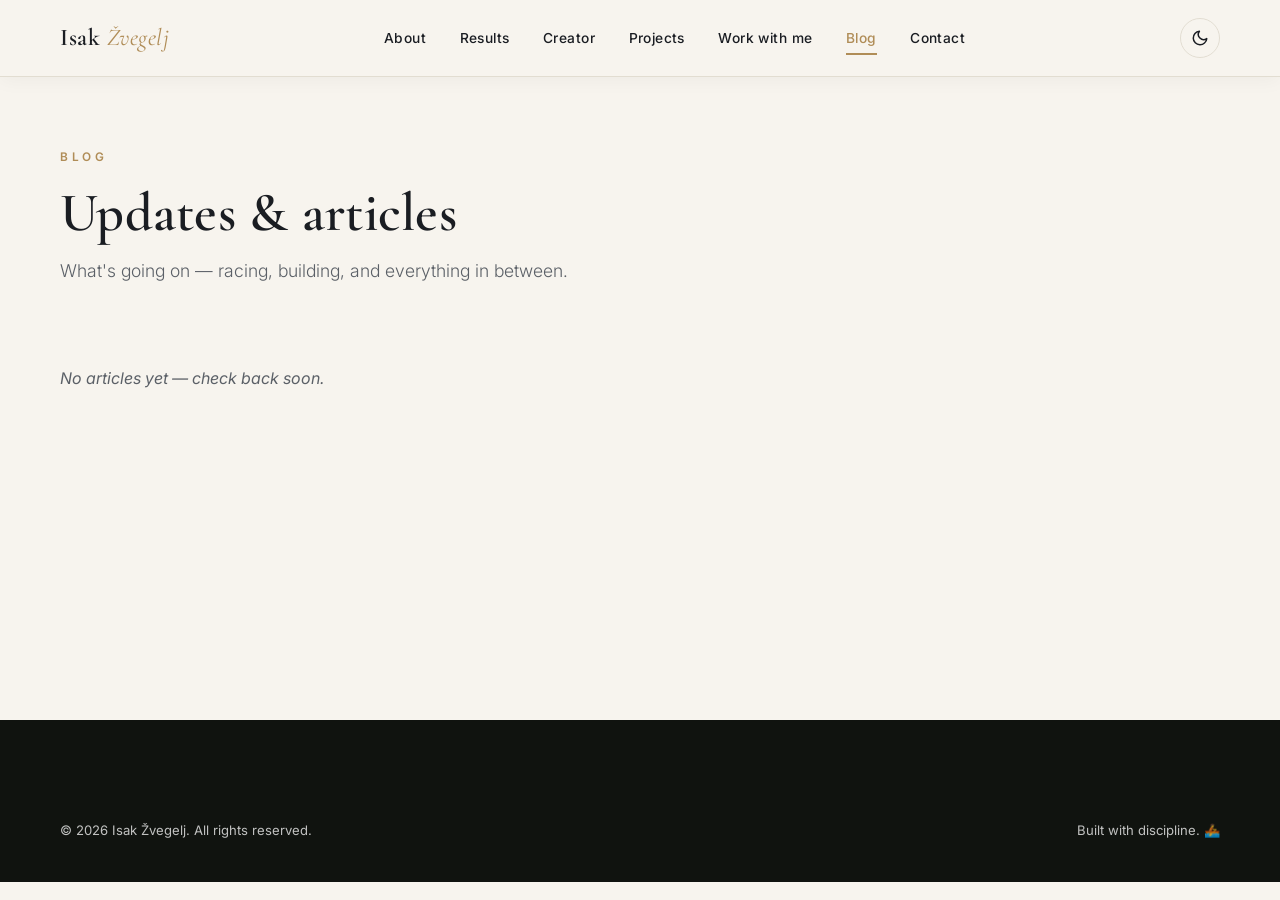
==== blog/index.html @ 75c445a6 "feat: add free web analytics beacon" ====
<!DOCTYPE html>
<html lang="en">
<head>
<meta charset="UTF-8">
<meta name="viewport" content="width=device-width, initial-scale=1.0">
<meta name="robots" content="noindex, follow">
<title>Blog — Isak Žvegelj</title>
<meta name="description" content="Updates and articles from Isak Žvegelj — racing, building, and everything in between.">
<link rel="canonical" href="https://isakzvegelj.com/blog/">
<meta property="og:title" content="Blog — Isak Žvegelj">
<meta property="og:description" content="Updates and articles from Isak Žvegelj — racing, building, and everything in between.">
<meta property="og:url" content="https://isakzvegelj.com/blog/">
<meta property="og:site_name" content="Isak Žvegelj">
<meta property="og:type" content="website">
<meta property="og:image" content="https://isakzvegelj.com/assets/img/hero.webp">
<meta property="og:image:alt" content="Isak Žvegelj rowing for Slovenia on the water">
<meta property="og:image:width" content="2880">
<meta property="og:image:height" content="1920">
<meta name="twitter:card" content="summary_large_image">
<meta name="twitter:title" content="Blog — Isak Žvegelj">
<meta name="twitter:description" content="Updates and articles from Isak Žvegelj — racing, building, and everything in between.">
<meta name="twitter:image" content="https://isakzvegelj.com/assets/img/hero.webp">
<meta name="twitter:image:alt" content="Isak Žvegelj rowing for Slovenia on the water">
<link rel="icon" type="image/svg+xml" href="../assets/favicon.svg">
<link rel="alternate icon" href="../assets/apple-touch-icon.png">
<link rel="apple-touch-icon" href="../assets/apple-touch-icon.png">
<link rel="preconnect" href="https://fonts.googleapis.com">
<link rel="preconnect" href="https://fonts.gstatic.com" crossorigin>
<link href="https://fonts.googleapis.com/css2?family=Cormorant+Garamond:ital,wght@0,400;0,500;0,600;1,400&family=Inter:wght@300;400;500;600&display=swap" rel="stylesheet">
<link rel="stylesheet" href="../css/site.css?v=quality-pass-1">
<script>
(function(){try{var t=localStorage.getItem('theme');if(!t){t=window.matchMedia&&window.matchMedia('(prefers-color-scheme: dark)').matches?'dark':'light';}if(t==='dark'){document.documentElement.setAttribute('data-theme','dark');}}catch(e){}})();
</script>
<script type="module" src="https://static.cloudflareinsights.com/beacon.min.js" data-cf-beacon='{"token": "cd9b13f3fc134ab98ea0e712d7ef14e2"}'></script>
</head>
<body class="subpage">

<header class="site-header scrolled" id="siteHeader">
  <div class="container nav-row">
    <a href="../index.html#home" class="logo">Isak <span>Žvegelj</span></a>
    <nav class="nav-links" id="navLinks">
      <a href="../index.html#about">About</a>
      <a href="../index.html#results">Results</a>
      <a href="../index.html#creator">Creator</a>
      <a href="../index.html#projects">Projects</a>
      <a href="../index.html#work">Work with me</a>
      <a href="index.html" class="active">Blog</a>
      <a href="../index.html#contact">Contact</a>
    </nav>
    <button class="theme-toggle" id="themeToggle" aria-label="Toggle dark mode" title="Toggle dark mode">
      <svg class="icon-moon" viewBox="0 0 24 24" width="18" height="18" fill="none" stroke="currentColor" stroke-width="2" stroke-linecap="round" stroke-linejoin="round"><path d="M21 12.79A9 9 0 1 1 11.21 3 7 7 0 0 0 21 12.79z"></path></svg>
      <svg class="icon-sun" viewBox="0 0 24 24" width="18" height="18" fill="none" stroke="currentColor" stroke-width="2" stroke-linecap="round" stroke-linejoin="round"><circle cx="12" cy="12" r="5"></circle><line x1="12" y1="1" x2="12" y2="3"></line><line x1="12" y1="21" x2="12" y2="23"></line><line x1="4.22" y1="4.22" x2="5.64" y2="5.64"></line><line x1="18.36" y1="18.36" x2="19.78" y2="19.78"></line><line x1="1" y1="12" x2="3" y2="12"></line><line x1="21" y1="12" x2="23" y2="12"></line><line x1="4.22" y1="19.78" x2="5.64" y2="18.36"></line><line x1="18.36" y1="5.64" x2="19.78" y2="4.22"></line></svg>
    </button>
    <button class="nav-toggle" id="navToggle" aria-label="Menu" aria-expanded="false">
      <span></span><span></span><span></span>
    </button>
  </div>
</header>

<main class="page-wrap">
  <section class="page-hero">
    <div class="container">
      <p class="eyebrow">Blog</p>
      <h1>Updates & articles</h1>
      <p class="page-lead">What's going on — racing, building, and everything in between.</p>
    </div>
  </section>

  <section class="section blog-section">
    <div class="container">
      <div id="posts" class="posts-list">
        <p class="blog-empty">No articles yet — check back soon.</p>
      </div>
    </div>
  </section>
</main>

<footer class="footer">
  <div class="container">
    <div class="footer-bottom">
      <p>© <span id="year"></span> Isak Žvegelj. All rights reserved.</p>
      <p>Built with discipline. 🚣</p>
    </div>
  </div>
</footer>

<script src="../js/main.js?v=quality-pass-1"></script>
<script src="posts.js"></script>
<script>
/* Render the post list from posts.js */
(function () {
  var posts = window.BLOG_POSTS || [];
  var container = document.getElementById('posts');
  if (!posts.length) return;
  container.innerHTML = '';
  var frag = document.createDocumentFragment();
  posts.forEach(function (p, i) {
    var card = document.createElement('a');
    card.className = 'post-card reveal';
    card.href = 'post.html?id=' + encodeURIComponent(p.id);
    var date = new Date(p.date);
    var dateStr = isNaN(date) ? p.date : date.toLocaleDateString('en-GB', { year:'numeric', month:'long', day:'numeric' });
    card.innerHTML =
      '<span class="post-tag">' + (p.tag || 'Update') + '</span>' +
      '<h2>' + p.title + '</h2>' +
      '<p class="post-date">' + dateStr + '</p>' +
      '<p class="post-excerpt">' + (p.excerpt || '') + '</p>' +
      '<span class="post-more">Read →</span>';
    frag.appendChild(card);
  });
  container.appendChild(frag);

  /* reveal the cards shortly after paint */
  setTimeout(function () {
    Array.prototype.forEach.call(container.querySelectorAll('.reveal'), function (el, i) {
      setTimeout(function () { el.classList.add('visible'); }, i * 80);
    });
  }, 100);
})();
</script>
</body>
</html>
---- css/site.css ----
/* ============ Isak Žvegelj — personal site ============ */
:root{
  --bg:#f7f4ee;
  --bg-alt:#efece3;
  --ink:#1a1d22;
  --muted:#5b6067;
  --green:#1e3a32;
  --green-dark:#17302a;
  --gold:#b08d57;
  --line:#e2ddd1;
  --white:#ffffff;
  --serif:'Cormorant Garamond', Georgia, serif;
  --sans:'Inter', -apple-system, BlinkMacSystemFont, sans-serif;
  --shadow:0 18px 50px rgba(26,29,34,.08);
  --radius:14px;
}
/* ---------- Dark mode ---------- */
[data-theme="dark"]{
  --bg:#10130f;
  --bg-alt:#171b15;
  --ink:#f2eee3;
  --muted:#aab0a2;
  --green:#9cc4b3;
  --green-dark:#7cab9a;
  --gold:#d4ad6f;
  --line:#2e342a;
  --white:#1c2019;
  --shadow:0 18px 50px rgba(0,0,0,.55);
}
/* dark-specific overrides for hardcoded colors */
[data-theme="dark"] .site-header.scrolled{background:rgba(16,19,15,.92);}
[data-theme="dark"] .about-text p{color:#d8dccf;}
[data-theme="dark"] .about-text strong{color:var(--ink);}
[data-theme="dark"] .result-desc{color:#d8dccf;}
[data-theme="dark"] .result-event em{color:#949a8c;}
[data-theme="dark"] .creator{background:#0c0f0b;}
[data-theme="dark"] .footer{background:#090b08;}
[data-theme="dark"] .stat-num{color:var(--green);}
[data-theme="dark"] .result-card h3,
[data-theme="dark"] .work-card h3,
[data-theme="dark"] .projects-cta p,
[data-theme="dark"] .proj-link,
[data-theme="dark"] .work-cta{color:var(--green);}
[data-theme="dark"] .result-tag{color:var(--green);border-color:var(--green);}
/* keep text-on-dark-background light in dark mode (--white flips dark, so pin it) */
[data-theme="dark"] .hero{color:#f2eee3;}
[data-theme="dark"] .btn-ghost{color:#f2eee3;}
[data-theme="dark"] .creator{color:#e9e8df;}
[data-theme="dark"] .creator-story strong{color:#f2eee3;}
[data-theme="dark"] .footer .logo{color:#f2eee3;}
[data-theme="dark"] .contact-form input,
[data-theme="dark"] .contact-form textarea{color:#f2eee3;}
*{margin:0;padding:0;box-sizing:border-box;}
html{scroll-behavior:smooth;}
body{
  font-family:var(--sans);
  color:var(--ink);
  background:var(--bg);
  line-height:1.65;
  -webkit-font-smoothing:antialiased;
  overflow-x:hidden;
}
img{display:block;max-width:100%;}
a{color:inherit;text-decoration:none;}
.container{width:min(1160px,92%);margin:0 auto;}
.back-to-top{
  display:none;position:fixed;right:18px;bottom:18px;z-index:90;
  width:44px;height:44px;border:1px solid var(--line);border-radius:50%;
  background:var(--white);color:var(--green);box-shadow:0 8px 24px rgba(26,29,34,.16);
  font-size:1.35rem;line-height:1;cursor:pointer;align-items:center;justify-content:center;
  opacity:0;pointer-events:none;transform:translateY(8px);transition:opacity .25s,transform .25s;
}
.back-to-top.visible{opacity:1;pointer-events:auto;transform:none;}

/* ---------- Header ---------- */
.site-header{
  position:fixed;inset:0 0 auto 0;z-index:100;
  transition:background .3s,border-color .3s,box-shadow .3s;
  border-bottom:1px solid transparent;
  padding:18px 0;
}
.site-header.scrolled{
  background:rgba(247,244,238,.94);
  backdrop-filter:blur(10px);
  border-color:var(--line);
  box-shadow:0 6px 24px rgba(26,29,34,.05);
}
.nav-row{display:flex;align-items:center;justify-content:space-between;}
.logo{
  font-family:var(--serif);font-size:1.5rem;font-weight:600;letter-spacing:.5px;
  color:var(--white);transition:color .3s;
}
.logo span{font-weight:400;font-style:italic;color:var(--gold);}
.site-header.scrolled .logo{color:var(--ink);}
.nav-links{display:flex;gap:2.1rem;}
.nav-links a{
  font-size:.86rem;font-weight:500;letter-spacing:.03em;color:rgba(255,255,255,.92);
  transition:color .3s,opacity .3s;position:relative;
}
.site-header.scrolled .nav-links a{color:var(--ink);}
.nav-links a::after{
  content:"";position:absolute;left:0;bottom:-6px;width:0;height:2px;background:var(--gold);transition:width .3s;
}
.nav-links a:hover{opacity:.8;}
.nav-links a:hover::after{width:100%;}

/* theme toggle */
.theme-toggle{
  display:flex;align-items:center;justify-content:center;
  width:40px;height:40px;border-radius:50%;border:1px solid rgba(255,255,255,.35);
  background:rgba(255,255,255,.08);cursor:pointer;color:var(--white);
  transition:background .3s,color .3s,border-color .3s,transform .25s;flex:none;
}
.theme-toggle:hover{transform:translateY(-2px);border-color:var(--white);}
.site-header.scrolled .theme-toggle{color:var(--ink);border-color:var(--line);background:transparent;}
.theme-toggle .icon-sun{display:none;}
[data-theme="dark"] .theme-toggle .icon-sun{display:block;}
[data-theme="dark"] .theme-toggle .icon-moon{display:none;}
[data-theme="dark"] .theme-toggle{color:#e8c786;border-color:var(--line);background:transparent;}

/* hamburger */
.nav-toggle{display:none;flex-direction:column;gap:5px;background:none;border:0;cursor:pointer;padding:6px;z-index:101;}
.nav-toggle span{display:block;width:24px;height:2px;background:var(--white);transition:.3s;border-radius:2px;}
.site-header.scrolled .nav-toggle span{background:var(--ink);}
.nav-toggle.open span{background:var(--ink);}
.nav-toggle.open span:nth-child(1){transform:translateY(7px) rotate(45deg);}
.nav-toggle.open span:nth-child(2){opacity:0;}
.nav-toggle.open span:nth-child(3){transform:translateY(-7px) rotate(-45deg);}

/* ---------- Hero ---------- */
.hero{position:relative;min-height:100vh;display:flex;align-items:center;justify-content:center;text-align:center;color:var(--white);overflow:hidden;}
.hero-media{position:absolute;inset:0;width:100%;height:100%;object-fit:cover;}
.hero-overlay{position:absolute;inset:0;background:linear-gradient(180deg,rgba(20,24,22,.55) 0%,rgba(20,24,22,.30) 45%,rgba(20,24,22,.78) 100%);}
.hero-content{position:relative;z-index:4;padding:120px 24px 60px;}
.hero-kicker{font-size:.8rem;letter-spacing:.32em;text-transform:uppercase;color:rgba(255,255,255,.85);margin-bottom:30px;font-weight:500;}
.hero-title{
  font-family:var(--serif);font-weight:600;font-size:clamp(3rem,9vw,6.4rem);line-height:1.02;letter-spacing:.045em;
  text-shadow:0 4px 30px rgba(0,0,0,.4);
}
.hero-sub{margin-top:34px;font-size:clamp(1rem,2.4vw,1.3rem);font-weight:300;color:rgba(255,255,255,.9);line-height:1.7;}
.hero-actions{position:relative;z-index:4;display:flex;gap:16px;justify-content:center;flex-wrap:wrap;margin-top:46px;}
.btn{
  display:inline-block;padding:14px 30px;border-radius:50px;font-size:.9rem;font-weight:600;letter-spacing:.02em;
  transition:transform .25s,background .25s,color .25s,border-color .25s;
}
.btn:hover{transform:translateY(-2px);}
.btn-light{background:var(--white);color:var(--ink);}
.btn-light:hover{background:var(--gold);color:var(--white);}
.btn-ghost{border:1px solid rgba(255,255,255,.6);color:var(--white);background:rgba(255,255,255,.06);backdrop-filter:blur(4px);}
.btn-ghost:hover{border-color:var(--white);background:rgba(255,255,255,.15);}
.btn-dark{background:var(--green);color:var(--white);}
.btn-dark:hover{background:var(--green-dark);}
.scroll-cue{position:absolute;bottom:26px;left:50%;transform:translateX(-50%);z-index:4;width:26px;height:42px;border:2px solid rgba(255,255,255,.6);border-radius:20px;}
.scroll-cue span{position:absolute;top:8px;left:50%;width:4px;height:8px;margin-left:-2px;background:var(--white);border-radius:4px;animation:cue 1.8s infinite;}
@keyframes cue{0%{opacity:1;transform:translateY(0);}70%{opacity:0;transform:translateY(12px);}100%{opacity:0;}}

/* ---------- Sections ---------- */
.section{padding:104px 0;}
.section.alt{background:var(--bg-alt);}
.section-head{max-width:660px;margin-bottom:56px;}
.section-title{font-family:var(--serif);font-weight:600;font-size:clamp(1.9rem,4.4vw,3rem);line-height:1.12;letter-spacing:.005em;}
.section-title em{font-style:italic;}
.section-intro{margin-top:16px;color:var(--muted);font-size:1.05rem;}
.eyebrow{font-size:.74rem;letter-spacing:.3em;text-transform:uppercase;color:var(--gold);font-weight:600;margin-bottom:16px;}

/* ---------- About ---------- */
.about-grid{display:grid;grid-template-columns:0.85fr 1.15fr;gap:64px;align-items:start;}
.about-media{border-radius:var(--radius);overflow:hidden;box-shadow:var(--shadow);}
.about-media img{aspect-ratio:4/5;object-fit:cover;width:100%;height:auto !important;}
.about-text .section-title{margin-bottom:26px;}
.about-text p{margin-bottom:18px;color:#3a3e44;font-weight:300;font-size:1.03rem;}
.about-text strong{font-weight:600;color:var(--ink);}
.stats-row{display:grid;grid-template-columns:repeat(auto-fit,minmax(140px,1fr));gap:20px;margin-top:34px;padding-top:30px;border-top:1px solid var(--line);}
.stat-num{display:block;font-family:var(--serif);font-size:2rem;font-weight:600;color:var(--green);line-height:1;}
.stat-label{display:block;margin-top:8px;font-size:.82rem;color:var(--muted);line-height:1.4;}

/* ---------- Results ---------- */
.results-grid{display:grid;grid-template-columns:1fr 1fr;gap:28px;}
.result-card{
  background:var(--white);border:1px solid var(--line);border-radius:var(--radius);padding:36px 36px 30px;
  box-shadow:var(--shadow);
}
.result-card h3{font-family:var(--serif);font-size:1.55rem;font-weight:600;margin-bottom:24px;color:var(--green);}
.result-list{list-style:none;}
.result-list li{padding:18px 0;border-top:1px solid var(--line);}
.result-list li:first-child{border-top:0;}
.result-event{display:block;font-size:.8rem;color:var(--muted);margin-bottom:6px;}
.result-event em{font-style:italic;color:#9aa0a7;}
.result-line{display:flex;align-items:center;justify-content:space-between;font-size:1.02rem;}
.result-medal{font-size:.74rem;font-weight:600;background:var(--bg-alt);color:var(--muted);padding:4px 12px;border-radius:20px;white-space:nowrap;}
.result-medal.gold{background:var(--gold);color:var(--white);}
.result-tag{display:inline-block;font-size:.7rem;font-weight:600;letter-spacing:.08em;text-transform:uppercase;color:var(--green);border:1px solid var(--green);padding:3px 10px;border-radius:20px;margin-bottom:8px;}
.result-desc{margin-top:6px;color:#3a3e44;font-size:.96rem;line-height:1.55;}

/* ---------- Results marquee ---------- */
.results-marquee{
  position:relative;margin:0 calc(50% - 50vw);overflow:hidden;
  -webkit-mask-image:linear-gradient(90deg,transparent 0,#000 8%,#000 92%,transparent 100%);
  mask-image:linear-gradient(90deg,transparent 0,#000 8%,#000 92%,transparent 100%);
}
.results-marquee-track{display:flex;width:max-content;animation:results-drift 42s linear infinite;}
.results-marquee-set{display:flex;gap:18px;padding:8px 9px 22px;}
.result-slide{
  width:280px;min-height:176px;display:flex;flex-direction:column;justify-content:space-between;
  padding:24px 23px 21px;background:var(--white);border:1px solid var(--line);border-radius:var(--radius);
  box-shadow:var(--shadow);transition:transform .3s,border-color .3s,box-shadow .3s;
}
.result-slide:hover,.result-slide:focus-within{transform:translateY(-6px);border-color:var(--gold);box-shadow:0 22px 50px rgba(26,29,34,.14);}
.result-slide-label{font-size:.68rem;letter-spacing:.1em;text-transform:uppercase;color:var(--gold);font-weight:600;line-height:1.45;}
.result-slide strong{font-family:var(--serif);font-size:1.55rem;line-height:1.1;font-weight:600;color:var(--ink);}
.result-slide-place{align-self:flex-start;font-size:.78rem;font-weight:600;color:var(--muted);background:var(--bg-alt);padding:4px 11px;border-radius:20px;}
.result-slide-place.gold{background:var(--gold);color:#fff;}
.results-marquee:hover .results-marquee-track,.results-marquee:focus-within .results-marquee-track{animation-play-state:paused;}
.results-marquee-note{margin-top:5px;text-align:center;color:var(--muted);font-size:.78rem;letter-spacing:.08em;text-transform:uppercase;}
.results-marquee-note span{color:var(--gold);font-size:1rem;margin-left:4px;}
@keyframes results-drift{from{transform:translateX(-50%);}to{transform:translateX(0);}}

/* ---------- Creator ---------- */
.creator{background:var(--green);color:var(--white);}
.creator .eyebrow{color:var(--gold);}
.creator .section-intro,.creator p{color:rgba(255,255,255,.82);}
.creator-head{margin-bottom:34px;}
.creator-story{max-width:760px;font-weight:300;font-size:1.1rem;}
.creator-story p{margin-bottom:18px;}
.creator-story strong{color:var(--white);font-weight:600;}
.rowing-video{display:grid;grid-template-columns:.72fr 1.28fr;gap:38px;align-items:center;margin-top:58px;padding:28px;border:1px solid rgba(255,255,255,.18);border-radius:var(--radius);background:rgba(0,0,0,.14);box-shadow:0 18px 44px rgba(0,0,0,.22);}
.rowing-video-copy h3{font-family:var(--serif);font-size:clamp(1.8rem,3.6vw,2.7rem);line-height:1.08;font-weight:600;margin-bottom:14px;}
.rowing-video-copy > p:not(.eyebrow){color:rgba(255,255,255,.76);font-weight:300;font-size:1rem;max-width:290px;}
.video-link{display:inline-block;margin-top:24px;color:var(--gold);font-size:.86rem;font-weight:600;border-bottom:1px solid var(--gold);padding-bottom:4px;}
.video-link span{margin-left:5px;font-size:1rem;}
.rowing-video-frame{position:relative;overflow:hidden;border-radius:calc(var(--radius) - 2px);background:#0b0e0c;aspect-ratio:16/9;box-shadow:0 12px 30px rgba(0,0,0,.28);}
.rowing-video-frame iframe{position:absolute;inset:0;width:100%;height:100%;border:0;}
.creator-gallery{display:grid;grid-template-columns:repeat(auto-fit,minmax(300px,1fr));gap:24px;margin-top:56px;}
.creator-gallery figure{border-radius:var(--radius);overflow:hidden;position:relative;box-shadow:0 18px 44px rgba(0,0,0,.35);}
.creator-gallery img{width:100%;height:auto !important;aspect-ratio:3/2;object-fit:cover;}
.creator-gallery figcaption{position:absolute;left:0;right:0;bottom:0;padding:34px 18px 14px;font-size:.78rem;letter-spacing:.05em;color:rgba(255,255,255,.92);background:linear-gradient(180deg,transparent,rgba(10,14,12,.75));}

/* ---------- Projects ---------- */
.projects-grid{display:grid;grid-template-columns:repeat(auto-fill,minmax(320px,1fr));gap:24px;}
.project-card{
  display:block;background:var(--white);border:1px solid var(--line);border-radius:var(--radius);padding:32px;
  transition:transform .3s,box-shadow .3s,border-color .3s;
}
.project-card:hover{transform:translateY(-6px);box-shadow:var(--shadow);border-color:var(--gold);}
.proj-cat{font-size:.72rem;letter-spacing:.14em;text-transform:uppercase;color:var(--gold);font-weight:600;}
.project-card h3{font-family:var(--serif);font-size:1.55rem;font-weight:600;margin:12px 0 8px;}
.project-card p{color:var(--muted);font-size:.94rem;font-weight:300;}
.proj-link{display:inline-block;margin-top:18px;font-size:.85rem;font-weight:600;color:var(--green);}
.projects-cta{text-align:center;margin-top:56px;}
.projects-cta p{font-family:var(--serif);font-size:1.6rem;color:var(--green);margin-bottom:22px;}

/* ---------- Work with me ---------- */
.work-grid{display:grid;grid-template-columns:1fr 1fr;gap:28px;}
.work-card{
  background:var(--white);border:1px solid var(--line);border-radius:var(--radius);padding:40px;box-shadow:var(--shadow);
  display:flex;flex-direction:column;
}
.work-icon{font-size:2.2rem;}
.work-card h3{font-family:var(--serif);font-size:1.9rem;font-weight:600;margin:16px 0 12px;color:var(--green);}
.work-card p{color:var(--muted);font-weight:300;font-size:1rem;flex:1;}
.work-cta{display:inline-block;margin-top:26px;font-weight:600;font-size:.9rem;color:var(--green);border-bottom:2px solid var(--gold);padding-bottom:3px;width:fit-content;transition:color .25s;}
.work-cta:hover{color:var(--gold);}
.work-btn{
  display:inline-block;margin-top:26px;padding:13px 24px;border-radius:50px;
  background:var(--green);color:var(--white);font-weight:600;font-size:.92rem;letter-spacing:.02em;
  border:1px solid transparent;width:fit-content;transition:transform .25s,background .25s,color .25s,border-color .25s;
}
.work-btn:hover{transform:translateY(-2px);background:var(--green-dark);}
.work-sub{margin:10px 0 0;font-size:.85rem;color:var(--muted);font-weight:300;letter-spacing:.01em;flex:0 0 auto;}
[data-theme="dark"] .work-btn{color:#121410;}
[data-theme="dark"] .work-btn:hover{background:var(--gold);color:#121410;}
.work-email{text-align:center;margin-top:56px;}
.work-email p{font-family:var(--serif);font-size:1.5rem;color:var(--green);margin-bottom:20px;}
[data-theme="dark"] .work-email p{color:var(--ink);}

/* ---------- Footer ---------- */
.footer{background:#10130f;color:rgba(255,255,255,.85);padding:72px 0 40px;}
.footer .logo{color:var(--white);}
.footer-top{display:grid;grid-template-columns:1.4fr 1fr 1fr 1.4fr;gap:48px;padding-bottom:44px;border-bottom:1px solid rgba(255,255,255,.14);}
.footer-brand p{margin-top:16px;font-weight:300;font-size:.95rem;color:rgba(255,255,255,.72);}
.footer-col h4{font-size:.78rem;letter-spacing:.18em;text-transform:uppercase;color:var(--gold);margin-bottom:18px;font-weight:600;}
.footer-col{display:flex;flex-direction:column;gap:9px;}
.footer-col a{font-size:.95rem;font-weight:300;transition:color .25s;color:rgba(255,255,255,.78);}
.footer-col a:hover{color:var(--gold);}
.footer-col-wide{display:flex;flex-direction:column;}
.contact-form{display:flex;flex-direction:column;gap:10px;}
.contact-form input,.contact-form textarea{
  width:100%;padding:11px 14px;border-radius:10px;border:1px solid rgba(255,255,255,.25);
  background:rgba(255,255,255,.08);color:var(--white);font-family:var(--sans);font-size:.92rem;resize:vertical;
  transition:border-color .25s;
}
.contact-form input::placeholder,.contact-form textarea::placeholder{color:rgba(255,255,255,.6);}
.contact-form input:focus,.contact-form textarea:focus{outline:none;border-color:var(--gold);}
:where(a,button,input,textarea):focus-visible{outline:3px solid var(--gold);outline-offset:4px;}
.contact-form .btn{margin-top:4px;border:0;cursor:pointer;text-align:center;}
.contact-form .btn:hover{transform:translateY(-1px);}
.cf-note{margin-top:8px;font-size:.75rem;color:rgba(255,255,255,.62);line-height:1.5;}
/* Honeypot — hidden from humans & screen readers, invisible to bots that read CSS/DOM */
.cf-hp{position:absolute !important;left:-9999px !important;width:1px;height:1px;overflow:hidden;opacity:0;pointer-events:none;}
.cf-hp *{font-size:0;}
.footer-bottom{display:flex;justify-content:space-between;flex-wrap:wrap;gap:12px;padding-top:28px;font-size:.82rem;color:rgba(255,255,255,.74);}

/* ---------- Reveal animation ---------- */
.reveal{opacity:0;transform:translateY(28px);transition:opacity .8s ease,transform .8s ease;}
.reveal.visible{opacity:1;transform:none;}

/* ---------- Blog / subpages ---------- */
body.subpage{background:var(--bg);}
body.subpage .site-header{background:rgba(247,244,238,.94);border-bottom:1px solid var(--line);box-shadow:0 4px 18px rgba(26,29,34,.04);}
body.subpage .site-header .logo{color:var(--ink);}
body.subpage .site-header .nav-links a{color:var(--ink);}
body.subpage .site-header .nav-links a.active{color:var(--gold);}
body.subpage .site-header .nav-links a.active::after{width:100%;}
body.subpage .site-header .theme-toggle{color:var(--ink);border-color:var(--line);background:transparent;}
body.subpage .site-header .nav-toggle span{background:var(--ink);}
[data-theme="dark"] body.subpage .site-header{background:rgba(16,19,15,.94);border-color:var(--line);}
[data-theme="dark"] body.subpage .site-header .logo,
[data-theme="dark"] body.subpage .site-header .nav-links a,
[data-theme="dark"] body.subpage .site-header .theme-toggle,
[data-theme="dark"] body.subpage .site-header .nav-toggle span{color:var(--ink);}
[data-theme="dark"] body.subpage .nav-links a{color:var(--ink);}
[data-theme="dark"] body.subpage .nav-links a.active{color:var(--gold);}

.page-wrap{padding-top:92px;min-height:80vh;}
.page-hero{padding:56px 0 20px;}
body.subpage .page-hero h1{
  font-family:var(--serif);font-weight:600;font-size:clamp(2rem,5vw,3.4rem);line-height:1.08;letter-spacing:.005em;margin-bottom:14px;
}
body.subpage .page-lead{color:var(--muted);font-size:1.1rem;font-weight:300;max-width:640px;}

.blog-section{padding-top:40px;padding-bottom:100px;}
.posts-list{display:grid;grid-template-columns:1fr;gap:22px;max-width:760px;}
.blog-empty{color:var(--muted);font-style:italic;padding:20px 0;}

.post-card{
  display:block;background:var(--white);border:1px solid var(--line);border-radius:var(--radius);padding:30px 32px;
  box-shadow:var(--shadow);border-left:4px solid var(--gold);
  transition:transform .3s,box-shadow .3s,border-color .3s;
}
.post-card:hover{transform:translateY(-4px);box-shadow:0 24px 60px rgba(26,29,34,.12);}
body.subpage .post-card h2{font-family:var(--serif);font-weight:600;font-size:1.7rem;margin:12px 0 6px;color:var(--ink);line-height:1.15;}
.post-tag{display:inline-block;font-size:.68rem;font-weight:600;letter-spacing:.1em;text-transform:uppercase;color:var(--green);border:1px solid var(--green);padding:3px 11px;border-radius:20px;}
body.subpage .post-date{font-size:.82rem;color:var(--muted);margin:2px 0 12px;}
body.subpage .post-excerpt{color:var(--muted);font-weight:300;font-size:.98rem;margin-bottom:16px;}
body.subpage .post-more{font-size:.85rem;font-weight:600;color:var(--green);}

/* single post */
.post-hero{border-bottom:1px solid var(--line);padding:44px 0 40px;margin-bottom:8px;}
.back-link{margin-bottom:26px;}
.back-link a{font-size:.86rem;font-weight:500;color:var(--green);border-bottom:2px solid var(--gold);padding-bottom:2px;}
.back-link.bottom{margin-top:40px;}
.post-body{padding-top:30px;}
body.subpage .post-hero h1{font-size:clamp(1.9rem,4.6vw,3rem);max-width:820px;margin-bottom:12px;}
.prose{max-width:720px;font-weight:300;font-size:1.06rem;color:var(--ink);}
.prose p{margin-bottom:20px;line-height:1.75;}
.prose h2{font-family:var(--serif);font-weight:600;font-size:1.75rem;margin:38px 0 14px;color:var(--ink);}
.prose h3{font-family:var(--serif);font-weight:600;font-size:1.35rem;margin:30px 0 10px;color:var(--ink);}
.prose a{color:var(--green);border-bottom:1px solid var(--gold);}
.prose strong{font-weight:600;}
.prose ul,.prose ol{margin:0 0 20px 1.4em;line-height:1.75;}
.prose li{margin-bottom:8px;}
.prose img{border-radius:var(--radius);margin:22px 0;box-shadow:var(--shadow);}
.prose blockquote{border-left:4px solid var(--gold);padding-left:20px;font-style:italic;color:var(--muted);margin:0 0 20px;}
.prose code{background:var(--bg-alt);border:1px solid var(--line);border-radius:6px;padding:2px 7px;font-size:.9em;font-family:monospace;}
[data-theme="dark"] .prose code{background:#22281f;color:#d8dccf;}
.prose pre{background:var(--green);color:var(--white);border-radius:var(--radius);padding:22px;overflow-x:auto;margin:0 0 20px;}
.prose pre code{background:transparent;border:0;padding:0;color:inherit;}

@media(max-width:860px){
  body.subpage .site-header .logo,
  body.subpage .site-header .nav-links a{color:var(--ink);}
}

/* ---------- Responsive ---------- */
@media(max-width:860px){
  html.menu-open,body.menu-open{overflow:hidden;overscroll-behavior:none;}
  .nav-links{
    position:fixed;inset:0;height:100dvh;overflow-y:auto;overscroll-behavior:contain;-webkit-overflow-scrolling:touch;
    background:var(--bg);flex-direction:column;align-items:center;justify-content:center;
    gap:2rem;transform:translateX(100%);transition:transform .35s ease;z-index:100;
  }
  .nav-links.open{transform:translateX(0);}
  .nav-links a{color:var(--ink)!important;font-size:1.3rem;font-family:var(--serif);}
  .nav-links .theme-toggle{color:var(--ink);border-color:var(--line);background:transparent;margin-top:.5rem;}
  .nav-toggle{display:flex;}
  .about-grid{grid-template-columns:1fr;gap:40px;}
  .about-media{max-width:460px;margin:0 auto;}
  .results-grid,.work-grid{grid-template-columns:1fr;}
  .rowing-video{grid-template-columns:1fr;gap:26px;}
  .creator-gallery{grid-template-columns:1fr;}
  .footer-top{grid-template-columns:1fr 1fr;}
  .footer-col-wide{grid-column:1 / -1;}
  .back-to-top{display:flex;}
}
@media(min-width:861px){
  .hero-content{transform:none;}
}
@media(max-width:520px){
  .section{padding:76px 0;}
  .about-media{max-width:220px;}
  .creator-gallery{max-width:300px;margin-left:auto;margin-right:auto;}
  .footer-top{grid-template-columns:1fr;gap:36px;}
  .projects-grid{grid-template-columns:1fr;}
  .result-card,.work-card{padding:28px 22px;}
}
@media(prefers-reduced-motion:reduce){
  html{scroll-behavior:auto;}
  *,*::before,*::after{animation-duration:.01ms!important;animation-iteration-count:1!important;scroll-behavior:auto!important;transition-duration:.01ms!important;}
  .results-marquee-track{animation:none;transform:none;}
  .reveal{opacity:1;transform:none;}
}
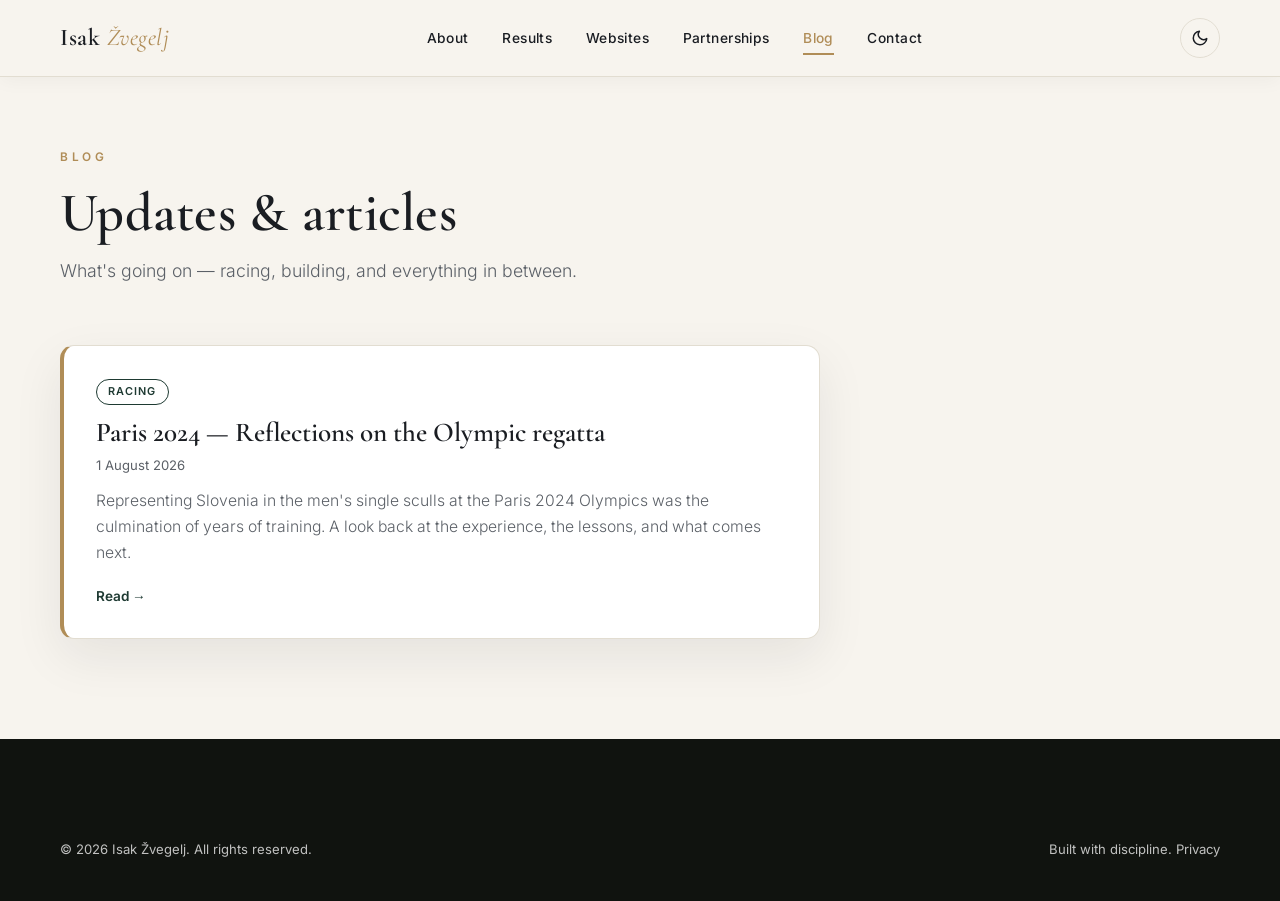
==== commit df86a343: "Site improvements: hero image optimization, unified nav, blog seed, placeholder cleanup" ====
--- a/blog/index.html
+++ b/blog/index.html
@@ -3,7 +3,7 @@
 <head>
 <meta charset="UTF-8">
 <meta name="viewport" content="width=device-width, initial-scale=1.0">
-<meta name="robots" content="noindex, follow">
+<meta name="robots" content="index, follow">
 <title>Blog — Isak Žvegelj</title>
 <meta name="description" content="Updates and articles from Isak Žvegelj — racing, building, and everything in between.">
 <link rel="canonical" href="https://isakzvegelj.com/blog/">
@@ -24,34 +24,31 @@
 <link rel="icon" type="image/svg+xml" href="../assets/favicon.svg">
 <link rel="alternate icon" href="../assets/apple-touch-icon.png">
 <link rel="apple-touch-icon" href="../assets/apple-touch-icon.png">
-<link rel="preconnect" href="https://fonts.googleapis.com">
-<link rel="preconnect" href="https://fonts.gstatic.com" crossorigin>
-<link href="https://fonts.googleapis.com/css2?family=Cormorant+Garamond:ital,wght@0,400;0,500;0,600;1,400&family=Inter:wght@300;400;500;600&display=swap" rel="stylesheet">
+<link rel="preload" href="../assets/fonts/inter-400.woff2" as="font" type="font/woff2" crossorigin>
 <link rel="stylesheet" href="../css/site.css?v=quality-pass-1">
 <script>
-(function(){try{var t=localStorage.getItem('theme');if(!t){t=window.matchMedia&&window.matchMedia('(prefers-color-scheme: dark)').matches?'dark':'light';}if(t==='dark'){document.documentElement.setAttribute('data-theme','dark');}}catch(e){}})();
+(function(){document.documentElement.classList.add('js');try{var t=localStorage.getItem('theme');if(!t){t=window.matchMedia&&window.matchMedia('(prefers-color-scheme: dark)').matches?'dark':'light';}if(t==='dark'){document.documentElement.setAttribute('data-theme','dark');}}catch(e){}})();
 </script>
-<script type="module" src="https://static.cloudflareinsights.com/beacon.min.js" data-cf-beacon='{"token": "cd9b13f3fc134ab98ea0e712d7ef14e2"}'></script>
+<script>(function(){if(!/^(localhost|127\.0\.0\.1)$/.test(location.hostname)){var s=document.createElement('script');s.type='module';s.src='https://static.cloudflareinsights.com/beacon.min.js';s.dataset.cfBeacon='{"token":"cd9b13f3fc134ab98ea0e712d7ef14e2"}';document.head.appendChild(s);}})();</script>
 </head>
 <body class="subpage">
 
 <header class="site-header scrolled" id="siteHeader">
   <div class="container nav-row">
     <a href="../index.html#home" class="logo">Isak <span>Žvegelj</span></a>
-    <nav class="nav-links" id="navLinks">
+    <nav class="nav-links" id="navLinks" aria-label="Primary navigation">
       <a href="../index.html#about">About</a>
       <a href="../index.html#results">Results</a>
-      <a href="../index.html#creator">Creator</a>
-      <a href="../index.html#projects">Projects</a>
-      <a href="../index.html#work">Work with me</a>
+      <a href="../websites/">Websites</a>
+      <a href="../sponsors/">Partnerships</a>
       <a href="index.html" class="active">Blog</a>
       <a href="../index.html#contact">Contact</a>
     </nav>
-    <button class="theme-toggle" id="themeToggle" aria-label="Toggle dark mode" title="Toggle dark mode">
+    <button type="button" class="theme-toggle" id="themeToggle" aria-label="Switch to dark mode" aria-pressed="false">
       <svg class="icon-moon" viewBox="0 0 24 24" width="18" height="18" fill="none" stroke="currentColor" stroke-width="2" stroke-linecap="round" stroke-linejoin="round"><path d="M21 12.79A9 9 0 1 1 11.21 3 7 7 0 0 0 21 12.79z"></path></svg>
       <svg class="icon-sun" viewBox="0 0 24 24" width="18" height="18" fill="none" stroke="currentColor" stroke-width="2" stroke-linecap="round" stroke-linejoin="round"><circle cx="12" cy="12" r="5"></circle><line x1="12" y1="1" x2="12" y2="3"></line><line x1="12" y1="21" x2="12" y2="23"></line><line x1="4.22" y1="4.22" x2="5.64" y2="5.64"></line><line x1="18.36" y1="18.36" x2="19.78" y2="19.78"></line><line x1="1" y1="12" x2="3" y2="12"></line><line x1="21" y1="12" x2="23" y2="12"></line><line x1="4.22" y1="19.78" x2="5.64" y2="18.36"></line><line x1="18.36" y1="5.64" x2="19.78" y2="4.22"></line></svg>
     </button>
-    <button class="nav-toggle" id="navToggle" aria-label="Menu" aria-expanded="false">
+    <button type="button" class="nav-toggle" id="navToggle" aria-label="Menu" aria-expanded="false">
       <span></span><span></span><span></span>
     </button>
   </div>
@@ -61,7 +58,7 @@
   <section class="page-hero">
     <div class="container">
       <p class="eyebrow">Blog</p>
-      <h1>Updates & articles</h1>
+      <h1>Updates &amp; articles</h1>
       <p class="page-lead">What's going on — racing, building, and everything in between.</p>
     </div>
   </section>
@@ -79,7 +76,7 @@
   <div class="container">
     <div class="footer-bottom">
       <p>© <span id="year"></span> Isak Žvegelj. All rights reserved.</p>
-      <p>Built with discipline. 🚣</p>
+      <p>Built with discipline. <a href="../privacy.html">Privacy</a></p>
     </div>
   </div>
 </footer>
--- a/css/site.css
+++ b/css/site.css
@@ -1,4 +1,11 @@
 /* ============ Isak Žvegelj — personal site ============ */
+@font-face{font-family:'Cormorant Garamond';font-style:normal;font-weight:400;font-display:swap;src:url('../assets/fonts/cormorant-400-regular.woff2') format('woff2');}
+@font-face{font-family:'Cormorant Garamond';font-style:normal;font-weight:600;font-display:swap;src:url('../assets/fonts/cormorant-600-regular.woff2') format('woff2');}
+@font-face{font-family:'Cormorant Garamond';font-style:italic;font-weight:400;font-display:swap;src:url('../assets/fonts/cormorant-400-italic.woff2') format('woff2');}
+@font-face{font-family:Inter;font-style:normal;font-weight:300;font-display:swap;src:url('../assets/fonts/inter-300.woff2') format('woff2');}
+@font-face{font-family:Inter;font-style:normal;font-weight:400;font-display:swap;src:url('../assets/fonts/inter-400.woff2') format('woff2');}
+@font-face{font-family:Inter;font-style:normal;font-weight:500;font-display:swap;src:url('../assets/fonts/inter-500.woff2') format('woff2');}
+@font-face{font-family:Inter;font-style:normal;font-weight:600;font-display:swap;src:url('../assets/fonts/inter-600.woff2') format('woff2');}
 :root{
   --bg:#f7f4ee;
   --bg-alt:#efece3;
@@ -129,8 +136,11 @@
 
 /* ---------- Hero ---------- */
 .hero{position:relative;min-height:100vh;display:flex;align-items:center;justify-content:center;text-align:center;color:var(--white);overflow:hidden;}
-.hero-media{position:absolute;inset:0;width:100%;height:100%;object-fit:cover;}
-.hero-overlay{position:absolute;inset:0;background:linear-gradient(180deg,rgba(20,24,22,.55) 0%,rgba(20,24,22,.30) 45%,rgba(20,24,22,.78) 100%);}
+.hero picture{position:absolute;inset:0;display:block;}
+.hero-media{position:absolute;z-index:0;inset:0;width:100%;height:100%;object-fit:cover;}
+.hero-water-full{position:absolute;z-index:1;inset:0;width:100%;height:100%;object-fit:cover;pointer-events:none;filter:url(#water-displacement);will-change:filter;}
+.hero-foreground{position:absolute;z-index:2;inset:0;width:100%;height:100%;object-fit:cover;pointer-events:none;}
+.hero-overlay{position:absolute;z-index:3;inset:0;background:linear-gradient(180deg,rgba(20,24,22,.55) 0%,rgba(20,24,22,.30) 45%,rgba(20,24,22,.78) 100%);}
 .hero-content{position:relative;z-index:4;padding:120px 24px 60px;}
 .hero-kicker{font-size:.8rem;letter-spacing:.32em;text-transform:uppercase;color:rgba(255,255,255,.85);margin-bottom:30px;font-weight:500;}
 .hero-title{
@@ -138,6 +148,7 @@
   text-shadow:0 4px 30px rgba(0,0,0,.4);
 }
 .hero-sub{margin-top:34px;font-size:clamp(1rem,2.4vw,1.3rem);font-weight:300;color:rgba(255,255,255,.9);line-height:1.7;}
+.hero-tertiary{display:inline-block;margin-top:18px;color:rgba(255,255,255,.9);font-size:.82rem;letter-spacing:.08em;text-transform:uppercase;border-bottom:1px solid var(--gold);padding-bottom:4px;}
 .hero-actions{position:relative;z-index:4;display:flex;gap:16px;justify-content:center;flex-wrap:wrap;margin-top:46px;}
 .btn{
   display:inline-block;padding:14px 30px;border-radius:50px;font-size:.9rem;font-weight:600;letter-spacing:.02em;
@@ -162,10 +173,16 @@
 .section-title em{font-style:italic;}
 .section-intro{margin-top:16px;color:var(--muted);font-size:1.05rem;}
 .eyebrow{font-size:.74rem;letter-spacing:.3em;text-transform:uppercase;color:var(--gold);font-weight:600;margin-bottom:16px;}
+.skip-link{position:fixed;left:16px;top:12px;z-index:200;transform:translateY(-150%);background:var(--white);color:var(--ink);padding:10px 16px;border-radius:8px;box-shadow:var(--shadow);font-weight:600;}
+.skip-link:focus{transform:none;}
+.source-links{display:flex;flex-wrap:wrap;gap:12px 22px;margin:24px 0 4px;}
+.source-links a,.text-link{color:var(--green);font-weight:600;border-bottom:1px solid var(--gold);padding-bottom:3px;}
+.source-links a span,.text-link span{margin-left:4px;color:var(--gold);}
 
 /* ---------- About ---------- */
-.about-grid{display:grid;grid-template-columns:0.85fr 1.15fr;gap:64px;align-items:start;}
-.about-media{border-radius:var(--radius);overflow:hidden;box-shadow:var(--shadow);}
+.about-grid{display:flex;flex-direction:column;gap:34px;align-items:center;}
+.about-text{width:min(820px,100%);}
+.about-media{width:220px;border-radius:var(--radius);overflow:hidden;box-shadow:var(--shadow);}
 .about-media img{aspect-ratio:4/5;object-fit:cover;width:100%;height:auto !important;}
 .about-text .section-title{margin-bottom:26px;}
 .about-text p{margin-bottom:18px;color:#3a3e44;font-weight:300;font-size:1.03rem;}
@@ -193,8 +210,9 @@
 .result-desc{margin-top:6px;color:#3a3e44;font-size:.96rem;line-height:1.55;}
 
 /* ---------- Results marquee ---------- */
+.results-marquee-wrap{position:relative;}
 .results-marquee{
-  position:relative;margin:0 calc(50% - 50vw);overflow:hidden;
+  position:relative;margin:0 calc(50% - 50vw);overflow-x:auto;overflow-y:hidden;scroll-behavior:smooth;scrollbar-width:thin;
   -webkit-mask-image:linear-gradient(90deg,transparent 0,#000 8%,#000 92%,transparent 100%);
   mask-image:linear-gradient(90deg,transparent 0,#000 8%,#000 92%,transparent 100%);
 }
@@ -211,6 +229,9 @@
 .result-slide-place{align-self:flex-start;font-size:.78rem;font-weight:600;color:var(--muted);background:var(--bg-alt);padding:4px 11px;border-radius:20px;}
 .result-slide-place.gold{background:var(--gold);color:#fff;}
 .results-marquee:hover .results-marquee-track,.results-marquee:focus-within .results-marquee-track{animation-play-state:paused;}
+.marquee-controls{display:flex;justify-content:center;gap:10px;margin-top:6px;}
+.marquee-control{width:40px;height:34px;border:1px solid var(--line);border-radius:999px;background:var(--white);color:var(--green);font-size:1.1rem;cursor:pointer;transition:background .2s,color .2s,transform .2s;}
+.marquee-control:hover{background:var(--green);color:var(--white);transform:translateY(-2px);}
 .results-marquee-note{margin-top:5px;text-align:center;color:var(--muted);font-size:.78rem;letter-spacing:.08em;text-transform:uppercase;}
 .results-marquee-note span{color:var(--gold);font-size:1rem;margin-left:4px;}
 @keyframes results-drift{from{transform:translateX(-50%);}to{transform:translateX(0);}}
@@ -223,12 +244,21 @@
 .creator-story{max-width:760px;font-weight:300;font-size:1.1rem;}
 .creator-story p{margin-bottom:18px;}
 .creator-story strong{color:var(--white);font-weight:600;}
+.rised-card{display:flex;align-items:end;justify-content:space-between;gap:28px;margin-top:46px;padding:28px 30px;border:1px solid rgba(255,255,255,.18);border-radius:var(--radius);background:rgba(0,0,0,.14);}
+.rised-card h3{font-family:var(--serif);font-size:clamp(1.7rem,3.5vw,2.5rem);line-height:1.08;margin-bottom:10px;}
+.rised-card p:not(.eyebrow){max-width:680px;color:rgba(255,255,255,.8);font-weight:300;}
+.rised-card .video-link{flex:none;margin-top:0;}
 .rowing-video{display:grid;grid-template-columns:.72fr 1.28fr;gap:38px;align-items:center;margin-top:58px;padding:28px;border:1px solid rgba(255,255,255,.18);border-radius:var(--radius);background:rgba(0,0,0,.14);box-shadow:0 18px 44px rgba(0,0,0,.22);}
 .rowing-video-copy h3{font-family:var(--serif);font-size:clamp(1.8rem,3.6vw,2.7rem);line-height:1.08;font-weight:600;margin-bottom:14px;}
 .rowing-video-copy > p:not(.eyebrow){color:rgba(255,255,255,.76);font-weight:300;font-size:1rem;max-width:290px;}
 .video-link{display:inline-block;margin-top:24px;color:var(--gold);font-size:.86rem;font-weight:600;border-bottom:1px solid var(--gold);padding-bottom:4px;}
 .video-link span{margin-left:5px;font-size:1rem;}
 .rowing-video-frame{position:relative;overflow:hidden;border-radius:calc(var(--radius) - 2px);background:#0b0e0c;aspect-ratio:16/9;box-shadow:0 12px 30px rgba(0,0,0,.28);}
+.video-facade{position:absolute;inset:0;width:100%;height:100%;border:0;padding:0;cursor:pointer;background:#0b0e0c;}
+.video-facade img{width:100%;height:100%;object-fit:cover;opacity:.78;transition:opacity .25s,transform .25s;}
+.video-facade:hover img{opacity:.9;transform:scale(1.02);}
+.play-icon{position:absolute;left:50%;top:50%;width:64px;height:64px;display:grid;place-items:center;transform:translate(-50%,-50%);border:1px solid rgba(255,255,255,.8);border-radius:50%;background:rgba(20,24,22,.72);color:#fff;}
+.play-icon svg{width:28px;height:28px;fill:currentColor;}
 .rowing-video-frame iframe{position:absolute;inset:0;width:100%;height:100%;border:0;}
 .creator-gallery{display:grid;grid-template-columns:repeat(auto-fit,minmax(300px,1fr));gap:24px;margin-top:56px;}
 .creator-gallery figure{border-radius:var(--radius);overflow:hidden;position:relative;box-shadow:0 18px 44px rgba(0,0,0,.35);}
@@ -256,6 +286,8 @@
   display:flex;flex-direction:column;
 }
 .work-icon{font-size:2.2rem;}
+.line-icon{display:inline-flex;width:34px;height:34px;color:var(--gold);}
+.line-icon svg{width:100%;height:100%;fill:none;stroke:currentColor;stroke-width:1.5;stroke-linecap:round;stroke-linejoin:round;}
 .work-card h3{font-family:var(--serif);font-size:1.9rem;font-weight:600;margin:16px 0 12px;color:var(--green);}
 .work-card p{color:var(--muted);font-weight:300;font-size:1rem;flex:1;}
 .work-cta{display:inline-block;margin-top:26px;font-weight:600;font-size:.9rem;color:var(--green);border-bottom:2px solid var(--gold);padding-bottom:3px;width:fit-content;transition:color .25s;}
@@ -295,13 +327,15 @@
 .contact-form .btn{margin-top:4px;border:0;cursor:pointer;text-align:center;}
 .contact-form .btn:hover{transform:translateY(-1px);}
 .cf-note{margin-top:8px;font-size:.75rem;color:rgba(255,255,255,.62);line-height:1.5;}
+.cf-row label{position:absolute;width:1px;height:1px;overflow:hidden;clip:rect(0 0 0 0);white-space:nowrap;}
+.cf-status{min-height:1.4em;color:var(--gold);font-size:.82rem;}
 /* Honeypot — hidden from humans & screen readers, invisible to bots that read CSS/DOM */
 .cf-hp{position:absolute !important;left:-9999px !important;width:1px;height:1px;overflow:hidden;opacity:0;pointer-events:none;}
 .cf-hp *{font-size:0;}
 .footer-bottom{display:flex;justify-content:space-between;flex-wrap:wrap;gap:12px;padding-top:28px;font-size:.82rem;color:rgba(255,255,255,.74);}
 
 /* ---------- Reveal animation ---------- */
-.reveal{opacity:0;transform:translateY(28px);transition:opacity .8s ease,transform .8s ease;}
+.js .reveal{opacity:0;transform:translateY(28px);transition:opacity .8s ease,transform .8s ease;}
 .reveal.visible{opacity:1;transform:none;}
 
 /* ---------- Blog / subpages ---------- */
@@ -366,6 +400,31 @@
 .prose pre{background:var(--green);color:var(--white);border-radius:var(--radius);padding:22px;overflow-x:auto;margin:0 0 20px;}
 .prose pre code{background:transparent;border:0;padding:0;color:inherit;}
 
+/* ---------- Portfolio subpages ---------- */
+.narrow{max-width:760px;}
+.two-column{display:grid;grid-template-columns:1.2fr .8fr;gap:64px;align-items:start;}
+.two-column>div>p,.case-copy p,.info-card p,.testimonial-placeholder{color:var(--muted);font-weight:300;font-size:1.04rem;}
+.fact-card,.info-card{background:var(--white);border:1px solid var(--line);border-radius:var(--radius);padding:30px;box-shadow:var(--shadow);}
+.fact-card ul{list-style:none;display:grid;gap:12px;color:var(--ink);font-weight:500;}
+.fact-card li{padding-left:22px;position:relative;}
+.fact-card li::before{content:'—';position:absolute;left:0;color:var(--gold);}
+.placeholder-note{margin-top:22px;padding-top:18px;border-top:1px solid var(--line);font-size:.82rem!important;color:var(--muted);}
+.placeholder-note strong{color:var(--gold);}
+.card-grid{display:grid;gap:24px;}
+.three-up{grid-template-columns:repeat(3,1fr);}
+.info-card h3{font-family:var(--serif);font-size:1.7rem;margin:18px 0 8px;color:var(--green);}
+.project-showcase{display:grid;gap:72px;}
+.case-study{display:grid;grid-template-columns:1.25fr .75fr;gap:48px;align-items:center;}
+.case-study.reverse{grid-template-columns:.75fr 1.25fr;}.case-study.reverse img{order:2;}.case-study.reverse .case-copy{order:1;}
+.case-study>img{width:100%;aspect-ratio:3/2;object-fit:cover;border-radius:var(--radius);box-shadow:var(--shadow);}
+.case-copy h2{font-family:var(--serif);font-size:clamp(2rem,4vw,3rem);line-height:1.05;margin-bottom:14px;}
+.case-copy .text-link{display:inline-block;margin-top:24px;}
+.testimonial-section{padding-top:80px;padding-bottom:80px;}
+.testimonial-placeholder{margin-top:24px;padding:30px;border-left:3px solid var(--gold);background:var(--bg-alt);font-family:var(--serif);font-size:1.55rem;}
+.testimonial-placeholder cite{display:block;margin-top:16px;font-family:var(--sans);font-size:.82rem;font-style:normal;color:var(--muted);}
+.cta-band{background:var(--green);color:var(--white);}.cta-band h2{font-family:var(--serif);font-size:clamp(2rem,5vw,3.3rem);line-height:1.05;}.cta-band p{margin:14px 0 24px;color:rgba(255,255,255,.8);}.cta-band .text-link.light{color:#fff;margin-left:18px;border-color:var(--gold);}
+.page-actions{display:flex;gap:24px;align-items:center;flex-wrap:wrap;margin-top:28px;}
+
 @media(max-width:860px){
   body.subpage .site-header .logo,
   body.subpage .site-header .nav-links a{color:var(--ink);}
@@ -383,29 +442,36 @@
   .nav-links a{color:var(--ink)!important;font-size:1.3rem;font-family:var(--serif);}
   .nav-links .theme-toggle{color:var(--ink);border-color:var(--line);background:transparent;margin-top:.5rem;}
   .nav-toggle{display:flex;}
-  .about-grid{grid-template-columns:1fr;gap:40px;}
-  .about-media{max-width:460px;margin:0 auto;}
+  .about-grid{gap:30px;}
   .results-grid,.work-grid{grid-template-columns:1fr;}
   .rowing-video{grid-template-columns:1fr;gap:26px;}
-  .creator-gallery{grid-template-columns:1fr;}
+  .rised-card{align-items:flex-start;flex-direction:column;}
   .footer-top{grid-template-columns:1fr 1fr;}
   .footer-col-wide{grid-column:1 / -1;}
   .back-to-top{display:flex;}
+  .two-column,.case-study,.case-study.reverse{grid-template-columns:1fr;gap:34px;}
+  .case-study.reverse img,.case-study.reverse .case-copy{order:initial;}
+  .three-up{grid-template-columns:1fr;}
 }
 @media(min-width:861px){
   .hero-content{transform:none;}
+}
+@media(min-width:521px) and (max-width:1100px){
+  .creator-gallery{display:flex;overflow-x:auto;gap:20px;padding:8px 4vw 18px;margin-left:calc(50% - 50vw);margin-right:calc(50% - 50vw);scroll-snap-type:x mandatory;scrollbar-width:thin;}
+  .creator-gallery figure{flex:0 0 min(62vw,420px);scroll-snap-align:start;}
 }
 @media(max-width:520px){
   .section{padding:76px 0;}
   .about-media{max-width:220px;}
-  .creator-gallery{max-width:300px;margin-left:auto;margin-right:auto;}
   .footer-top{grid-template-columns:1fr;gap:36px;}
   .projects-grid{grid-template-columns:1fr;}
   .result-card,.work-card{padding:28px 22px;}
+  .cta-band .text-link.light{display:block;margin:20px 0 0;}
 }
 @media(prefers-reduced-motion:reduce){
   html{scroll-behavior:auto;}
   *,*::before,*::after{animation-duration:.01ms!important;animation-iteration-count:1!important;scroll-behavior:auto!important;transition-duration:.01ms!important;}
   .results-marquee-track{animation:none;transform:none;}
-  .reveal{opacity:1;transform:none;}
-}
+  .hero-water-full{filter:none;}
+  .reveal,.js .reveal{opacity:1;transform:none;}
+}
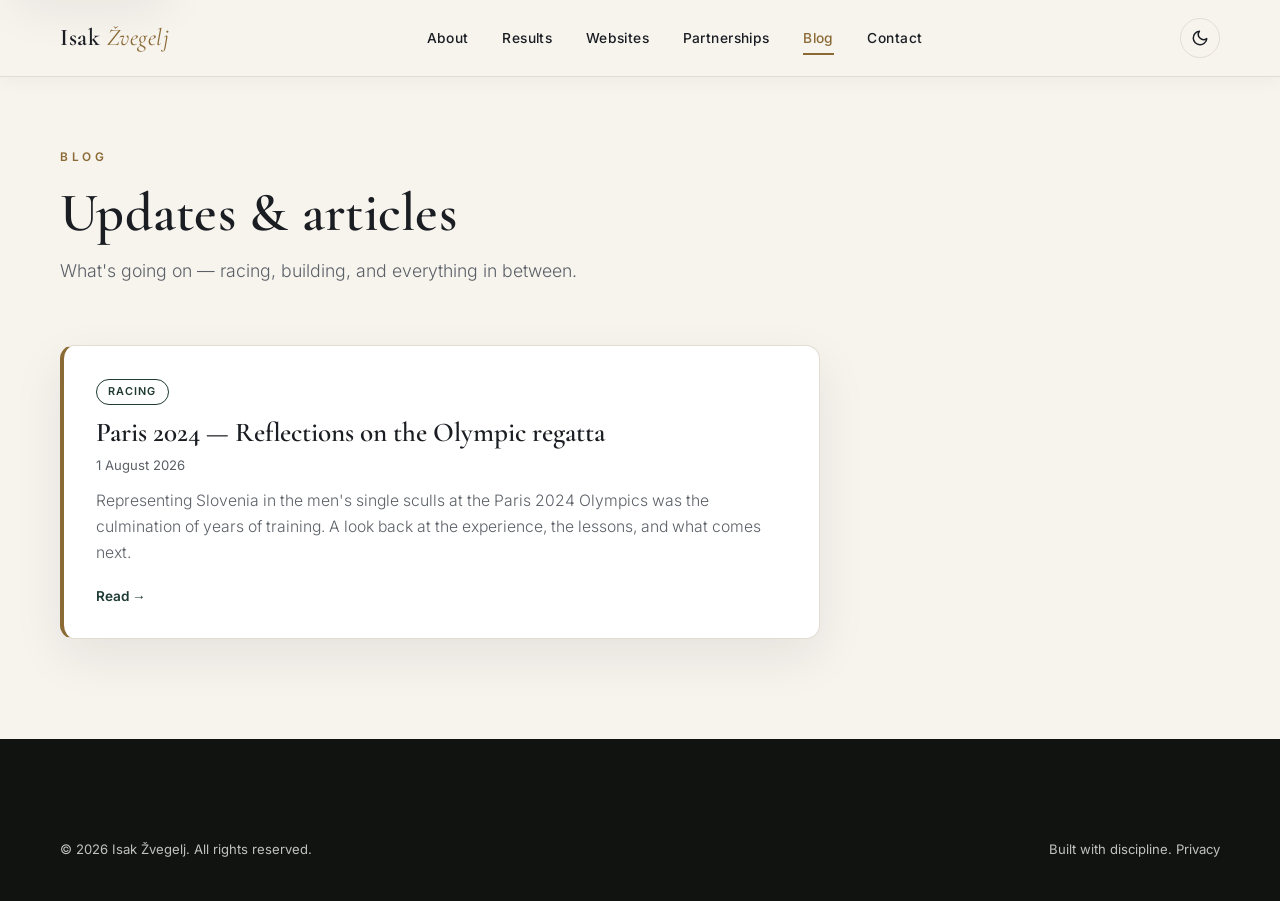
==== commit 29e52d79: "Polish staging preview and release workflow" ====
--- a/blog/index.html
+++ b/blog/index.html
@@ -12,20 +12,20 @@
 <meta property="og:url" content="https://isakzvegelj.com/blog/">
 <meta property="og:site_name" content="Isak Žvegelj">
 <meta property="og:type" content="website">
-<meta property="og:image" content="https://isakzvegelj.com/assets/img/hero.webp">
+<meta property="og:image" content="https://isakzvegelj.com/assets/img/social-share.webp">
 <meta property="og:image:alt" content="Isak Žvegelj rowing for Slovenia on the water">
-<meta property="og:image:width" content="2880">
-<meta property="og:image:height" content="1920">
+<meta property="og:image:width" content="1200">
+<meta property="og:image:height" content="630">
 <meta name="twitter:card" content="summary_large_image">
 <meta name="twitter:title" content="Blog — Isak Žvegelj">
 <meta name="twitter:description" content="Updates and articles from Isak Žvegelj — racing, building, and everything in between.">
-<meta name="twitter:image" content="https://isakzvegelj.com/assets/img/hero.webp">
+<meta name="twitter:image" content="https://isakzvegelj.com/assets/img/social-share.webp">
 <meta name="twitter:image:alt" content="Isak Žvegelj rowing for Slovenia on the water">
 <link rel="icon" type="image/svg+xml" href="../assets/favicon.svg">
 <link rel="alternate icon" href="../assets/apple-touch-icon.png">
 <link rel="apple-touch-icon" href="../assets/apple-touch-icon.png">
 <link rel="preload" href="../assets/fonts/inter-400.woff2" as="font" type="font/woff2" crossorigin>
-<link rel="stylesheet" href="../css/site.css?v=quality-pass-1">
+<link rel="stylesheet" href="../css/site.css?v=2026-08-18">
 <script>
 (function(){document.documentElement.classList.add('js');try{var t=localStorage.getItem('theme');if(!t){t=window.matchMedia&&window.matchMedia('(prefers-color-scheme: dark)').matches?'dark':'light';}if(t==='dark'){document.documentElement.setAttribute('data-theme','dark');}}catch(e){}})();
 </script>
@@ -53,8 +53,9 @@
     </button>
   </div>
 </header>
+<a class="skip-link" href="#main-content">Skip to content</a>
 
-<main class="page-wrap">
+<main id="main-content" class="page-wrap">
   <section class="page-hero">
     <div class="container">
       <p class="eyebrow">Blog</p>
@@ -81,7 +82,7 @@
   </div>
 </footer>
 
-<script src="../js/main.js?v=quality-pass-1"></script>
+<script src="../js/main.js?v=2026-08-18"></script>
 <script src="posts.js"></script>
 <script>
 /* Render the post list from posts.js */
--- a/css/site.css
+++ b/css/site.css
@@ -13,7 +13,7 @@
   --muted:#5b6067;
   --green:#1e3a32;
   --green-dark:#17302a;
-  --gold:#b08d57;
+  --gold:#8b6a35;
   --line:#e2ddd1;
   --white:#ffffff;
   --serif:'Cormorant Garamond', Georgia, serif;
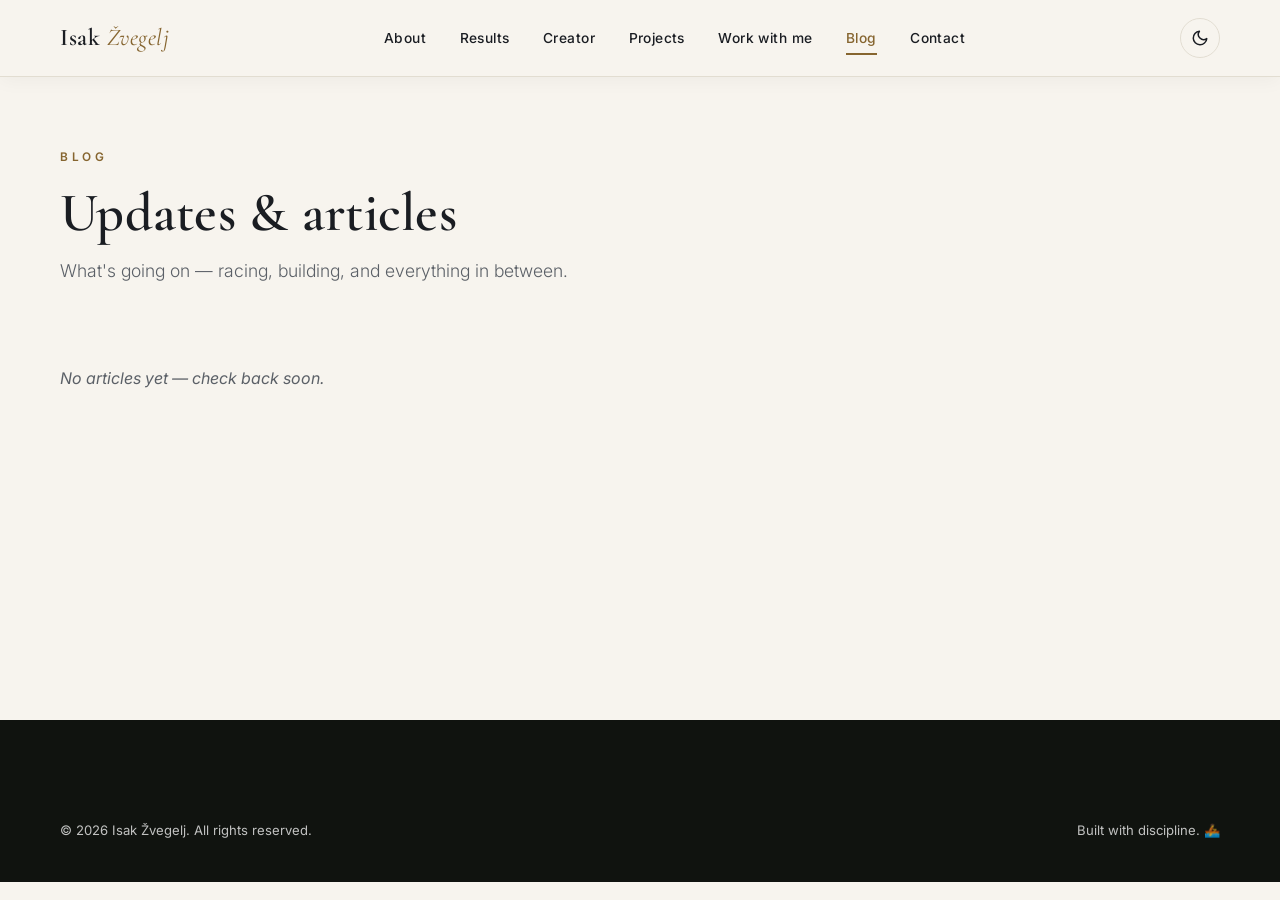
==== commit 1606b252: "Add Villa Adora project rail" ====
--- a/blog/index.html
+++ b/blog/index.html
@@ -12,26 +12,32 @@
 <meta property="og:url" content="https://isakzvegelj.com/blog/">
 <meta property="og:site_name" content="Isak Žvegelj">
 <meta property="og:type" content="website">
-<meta property="og:image" content="https://isakzvegelj.com/assets/img/social-share.webp">
+<meta property="og:image" content="https://isakzvegelj.com/assets/img/social-share.jpg">
+<meta property="og:image:type" content="image/jpeg">
 <meta property="og:image:alt" content="Isak Žvegelj rowing for Slovenia on the water">
 <meta property="og:image:width" content="1200">
 <meta property="og:image:height" content="630">
 <meta name="twitter:card" content="summary_large_image">
 <meta name="twitter:title" content="Blog — Isak Žvegelj">
 <meta name="twitter:description" content="Updates and articles from Isak Žvegelj — racing, building, and everything in between.">
-<meta name="twitter:image" content="https://isakzvegelj.com/assets/img/social-share.webp">
+<meta name="twitter:image" content="https://isakzvegelj.com/assets/img/social-share.jpg">
 <meta name="twitter:image:alt" content="Isak Žvegelj rowing for Slovenia on the water">
 <link rel="icon" type="image/svg+xml" href="../assets/favicon.svg">
 <link rel="alternate icon" href="../assets/apple-touch-icon.png">
 <link rel="apple-touch-icon" href="../assets/apple-touch-icon.png">
-<link rel="preload" href="../assets/fonts/inter-400.woff2" as="font" type="font/woff2" crossorigin>
-<link rel="stylesheet" href="../css/site.css?v=2026-08-18">
+<link rel="preconnect" href="https://fonts.googleapis.com">
+<link rel="preconnect" href="https://fonts.gstatic.com" crossorigin>
+<link rel="preconnect" href="https://static.cloudflareinsights.com">
+<link href="https://fonts.googleapis.com/css2?family=Cormorant+Garamond:ital,wght@0,400;0,500;0,600;1,400&family=Inter:wght@300;400;500;600&display=swap" rel="stylesheet" media="print" onload="this.media='all'">
+<noscript><link rel="stylesheet" href="https://fonts.googleapis.com/css2?family=Cormorant+Garamond:ital,wght@0,400;0,500;0,600;1,400&family=Inter:wght@300;400;500;600&display=swap"></noscript>
+<link rel="stylesheet" href="../css/site.css?v=scroll-fix-1">
 <script>
-(function(){document.documentElement.classList.add('js');try{var t=localStorage.getItem('theme');if(!t){t=window.matchMedia&&window.matchMedia('(prefers-color-scheme: dark)').matches?'dark':'light';}if(t==='dark'){document.documentElement.setAttribute('data-theme','dark');}}catch(e){}})();
+document.documentElement.classList.add('js');(function(){try{var t=localStorage.getItem('theme');if(!t){t=window.matchMedia&&window.matchMedia('(prefers-color-scheme: dark)').matches?'dark':'light';}if(t==='dark'){document.documentElement.setAttribute('data-theme','dark');}}catch(e){}})();
 </script>
-<script>(function(){if(!/^(localhost|127\.0\.0\.1)$/.test(location.hostname)){var s=document.createElement('script');s.type='module';s.src='https://static.cloudflareinsights.com/beacon.min.js';s.dataset.cfBeacon='{"token":"cd9b13f3fc134ab98ea0e712d7ef14e2"}';document.head.appendChild(s);}})();</script>
+<script type="module" src="https://static.cloudflareinsights.com/beacon.min.js" data-cf-beacon='{"token": "cd9b13f3fc134ab98ea0e712d7ef14e2"}'></script>
 </head>
 <body class="subpage">
+<a class="skip-link" href="#main-content">Skip to content</a>
 
 <header class="site-header scrolled" id="siteHeader">
   <div class="container nav-row">
@@ -39,50 +45,50 @@
     <nav class="nav-links" id="navLinks" aria-label="Primary navigation">
       <a href="../index.html#about">About</a>
       <a href="../index.html#results">Results</a>
-      <a href="../websites/">Websites</a>
-      <a href="../sponsors/">Partnerships</a>
+      <a href="../index.html#creator">Creator</a>
+      <a href="../index.html#projects">Projects</a>
+      <a href="../index.html#work">Work with me</a>
       <a href="index.html" class="active">Blog</a>
       <a href="../index.html#contact">Contact</a>
     </nav>
-    <button type="button" class="theme-toggle" id="themeToggle" aria-label="Switch to dark mode" aria-pressed="false">
+    <button class="theme-toggle" id="themeToggle" aria-label="Toggle dark mode" aria-pressed="false" title="Toggle dark mode">
       <svg class="icon-moon" viewBox="0 0 24 24" width="18" height="18" fill="none" stroke="currentColor" stroke-width="2" stroke-linecap="round" stroke-linejoin="round"><path d="M21 12.79A9 9 0 1 1 11.21 3 7 7 0 0 0 21 12.79z"></path></svg>
       <svg class="icon-sun" viewBox="0 0 24 24" width="18" height="18" fill="none" stroke="currentColor" stroke-width="2" stroke-linecap="round" stroke-linejoin="round"><circle cx="12" cy="12" r="5"></circle><line x1="12" y1="1" x2="12" y2="3"></line><line x1="12" y1="21" x2="12" y2="23"></line><line x1="4.22" y1="4.22" x2="5.64" y2="5.64"></line><line x1="18.36" y1="18.36" x2="19.78" y2="19.78"></line><line x1="1" y1="12" x2="3" y2="12"></line><line x1="21" y1="12" x2="23" y2="12"></line><line x1="4.22" y1="19.78" x2="5.64" y2="18.36"></line><line x1="18.36" y1="5.64" x2="19.78" y2="4.22"></line></svg>
     </button>
-    <button type="button" class="nav-toggle" id="navToggle" aria-label="Menu" aria-expanded="false">
+    <button class="nav-toggle" id="navToggle" aria-label="Menu" aria-expanded="false" aria-controls="navLinks">
       <span></span><span></span><span></span>
     </button>
   </div>
 </header>
-<a class="skip-link" href="#main-content">Skip to content</a>
 
-<main id="main-content" class="page-wrap">
+<main class="page-wrap" id="main-content">
   <section class="page-hero">
     <div class="container">
       <p class="eyebrow">Blog</p>
-      <h1>Updates &amp; articles</h1>
+      <h1>Updates & articles</h1>
       <p class="page-lead">What's going on — racing, building, and everything in between.</p>
     </div>
   </section>
 
-  <section class="section blog-section">
+  <div class="section blog-section">
     <div class="container">
       <div id="posts" class="posts-list">
         <p class="blog-empty">No articles yet — check back soon.</p>
       </div>
     </div>
-  </section>
+  </div>
 </main>
 
 <footer class="footer">
   <div class="container">
     <div class="footer-bottom">
       <p>© <span id="year"></span> Isak Žvegelj. All rights reserved.</p>
-      <p>Built with discipline. <a href="../privacy.html">Privacy</a></p>
+      <p>Built with discipline. 🚣</p>
     </div>
   </div>
 </footer>
 
-<script src="../js/main.js?v=2026-08-18"></script>
+<script src="../js/main.js?v=scroll-fix-1" defer></script>
 <script src="posts.js"></script>
 <script>
 /* Render the post list from posts.js */
@@ -95,15 +101,21 @@
   posts.forEach(function (p, i) {
     var card = document.createElement('a');
     card.className = 'post-card reveal';
-    card.href = 'post.html?id=' + encodeURIComponent(p.id);
+    var staticUrl = typeof p.url === 'string' && /^[a-z0-9]+(?:-[a-z0-9]+)*\.html$/.test(p.url) ? p.url : '';
+    card.href = staticUrl || ('post.html?id=' + encodeURIComponent(p.id));
     var date = new Date(p.date);
     var dateStr = isNaN(date) ? p.date : date.toLocaleDateString('en-GB', { year:'numeric', month:'long', day:'numeric' });
-    card.innerHTML =
-      '<span class="post-tag">' + (p.tag || 'Update') + '</span>' +
-      '<h2>' + p.title + '</h2>' +
-      '<p class="post-date">' + dateStr + '</p>' +
-      '<p class="post-excerpt">' + (p.excerpt || '') + '</p>' +
-      '<span class="post-more">Read →</span>';
+    function addText(tag, className, text) {
+      var el = document.createElement(tag);
+      el.className = className;
+      el.textContent = text;
+      card.appendChild(el);
+    }
+    addText('span', 'post-tag', p.tag || 'Update');
+    addText('h2', '', p.title || 'Untitled post');
+    addText('p', 'post-date', dateStr);
+    addText('p', 'post-excerpt', p.excerpt || '');
+    addText('span', 'post-more', 'Read →');
     frag.appendChild(card);
   });
   container.appendChild(frag);
--- a/css/site.css
+++ b/css/site.css
@@ -1,11 +1,4 @@
 /* ============ Isak Žvegelj — personal site ============ */
-@font-face{font-family:'Cormorant Garamond';font-style:normal;font-weight:400;font-display:swap;src:url('../assets/fonts/cormorant-400-regular.woff2') format('woff2');}
-@font-face{font-family:'Cormorant Garamond';font-style:normal;font-weight:600;font-display:swap;src:url('../assets/fonts/cormorant-600-regular.woff2') format('woff2');}
-@font-face{font-family:'Cormorant Garamond';font-style:italic;font-weight:400;font-display:swap;src:url('../assets/fonts/cormorant-400-italic.woff2') format('woff2');}
-@font-face{font-family:Inter;font-style:normal;font-weight:300;font-display:swap;src:url('../assets/fonts/inter-300.woff2') format('woff2');}
-@font-face{font-family:Inter;font-style:normal;font-weight:400;font-display:swap;src:url('../assets/fonts/inter-400.woff2') format('woff2');}
-@font-face{font-family:Inter;font-style:normal;font-weight:500;font-display:swap;src:url('../assets/fonts/inter-500.woff2') format('woff2');}
-@font-face{font-family:Inter;font-style:normal;font-weight:600;font-display:swap;src:url('../assets/fonts/inter-600.woff2') format('woff2');}
 :root{
   --bg:#f7f4ee;
   --bg-alt:#efece3;
@@ -13,7 +6,7 @@
   --muted:#5b6067;
   --green:#1e3a32;
   --green-dark:#17302a;
-  --gold:#8b6a35;
+  --gold:#86652f;
   --line:#e2ddd1;
   --white:#ffffff;
   --serif:'Cormorant Garamond', Georgia, serif;
@@ -69,6 +62,8 @@
 }
 img{display:block;max-width:100%;}
 a{color:inherit;text-decoration:none;}
+.skip-link{position:fixed;top:12px;left:12px;z-index:200;padding:10px 14px;background:var(--green);color:#fff;border-radius:8px;transform:translateY(-160%);transition:transform .2s;}
+.skip-link:focus{transform:translateY(0);}
 .container{width:min(1160px,92%);margin:0 auto;}
 .back-to-top{
   display:none;position:fixed;right:18px;bottom:18px;z-index:90;
@@ -88,6 +83,7 @@
 }
 .site-header.scrolled{
   background:rgba(247,244,238,.94);
+  -webkit-backdrop-filter:blur(10px);
   backdrop-filter:blur(10px);
   border-color:var(--line);
   box-shadow:0 6px 24px rgba(26,29,34,.05);
@@ -135,12 +131,9 @@
 .nav-toggle.open span:nth-child(3){transform:translateY(-7px) rotate(-45deg);}
 
 /* ---------- Hero ---------- */
-.hero{position:relative;min-height:100vh;display:flex;align-items:center;justify-content:center;text-align:center;color:var(--white);overflow:hidden;}
-.hero picture{position:absolute;inset:0;display:block;}
-.hero-media{position:absolute;z-index:0;inset:0;width:100%;height:100%;object-fit:cover;}
-.hero-water-full{position:absolute;z-index:1;inset:0;width:100%;height:100%;object-fit:cover;pointer-events:none;filter:url(#water-displacement);will-change:filter;}
-.hero-foreground{position:absolute;z-index:2;inset:0;width:100%;height:100%;object-fit:cover;pointer-events:none;}
-.hero-overlay{position:absolute;z-index:3;inset:0;background:linear-gradient(180deg,rgba(20,24,22,.55) 0%,rgba(20,24,22,.30) 45%,rgba(20,24,22,.78) 100%);}
+.hero{position:relative;min-height:100vh;min-height:100svh;display:flex;align-items:center;justify-content:center;text-align:center;color:var(--white);overflow:hidden;}
+.hero-media{position:absolute;inset:0;width:100%;height:100%;object-fit:cover;}
+.hero-overlay{position:absolute;inset:0;background:linear-gradient(180deg,rgba(20,24,22,.55) 0%,rgba(20,24,22,.30) 45%,rgba(20,24,22,.78) 100%);}
 .hero-content{position:relative;z-index:4;padding:120px 24px 60px;}
 .hero-kicker{font-size:.8rem;letter-spacing:.32em;text-transform:uppercase;color:rgba(255,255,255,.85);margin-bottom:30px;font-weight:500;}
 .hero-title{
@@ -148,7 +141,6 @@
   text-shadow:0 4px 30px rgba(0,0,0,.4);
 }
 .hero-sub{margin-top:34px;font-size:clamp(1rem,2.4vw,1.3rem);font-weight:300;color:rgba(255,255,255,.9);line-height:1.7;}
-.hero-tertiary{display:inline-block;margin-top:18px;color:rgba(255,255,255,.9);font-size:.82rem;letter-spacing:.08em;text-transform:uppercase;border-bottom:1px solid var(--gold);padding-bottom:4px;}
 .hero-actions{position:relative;z-index:4;display:flex;gap:16px;justify-content:center;flex-wrap:wrap;margin-top:46px;}
 .btn{
   display:inline-block;padding:14px 30px;border-radius:50px;font-size:.9rem;font-weight:600;letter-spacing:.02em;
@@ -157,7 +149,7 @@
 .btn:hover{transform:translateY(-2px);}
 .btn-light{background:var(--white);color:var(--ink);}
 .btn-light:hover{background:var(--gold);color:var(--white);}
-.btn-ghost{border:1px solid rgba(255,255,255,.6);color:var(--white);background:rgba(255,255,255,.06);backdrop-filter:blur(4px);}
+.btn-ghost{border:1px solid rgba(255,255,255,.6);color:var(--white);background:rgba(255,255,255,.06);-webkit-backdrop-filter:blur(4px);backdrop-filter:blur(4px);}
 .btn-ghost:hover{border-color:var(--white);background:rgba(255,255,255,.15);}
 .btn-dark{background:var(--green);color:var(--white);}
 .btn-dark:hover{background:var(--green-dark);}
@@ -173,16 +165,10 @@
 .section-title em{font-style:italic;}
 .section-intro{margin-top:16px;color:var(--muted);font-size:1.05rem;}
 .eyebrow{font-size:.74rem;letter-spacing:.3em;text-transform:uppercase;color:var(--gold);font-weight:600;margin-bottom:16px;}
-.skip-link{position:fixed;left:16px;top:12px;z-index:200;transform:translateY(-150%);background:var(--white);color:var(--ink);padding:10px 16px;border-radius:8px;box-shadow:var(--shadow);font-weight:600;}
-.skip-link:focus{transform:none;}
-.source-links{display:flex;flex-wrap:wrap;gap:12px 22px;margin:24px 0 4px;}
-.source-links a,.text-link{color:var(--green);font-weight:600;border-bottom:1px solid var(--gold);padding-bottom:3px;}
-.source-links a span,.text-link span{margin-left:4px;color:var(--gold);}
 
 /* ---------- About ---------- */
-.about-grid{display:flex;flex-direction:column;gap:34px;align-items:center;}
-.about-text{width:min(820px,100%);}
-.about-media{width:220px;border-radius:var(--radius);overflow:hidden;box-shadow:var(--shadow);}
+.about-grid{display:grid;grid-template-columns:0.85fr 1.15fr;gap:64px;align-items:start;}
+.about-media{border-radius:var(--radius);overflow:hidden;box-shadow:var(--shadow);}
 .about-media img{aspect-ratio:4/5;object-fit:cover;width:100%;height:auto !important;}
 .about-text .section-title{margin-bottom:26px;}
 .about-text p{margin-bottom:18px;color:#3a3e44;font-weight:300;font-size:1.03rem;}
@@ -210,13 +196,15 @@
 .result-desc{margin-top:6px;color:#3a3e44;font-size:.96rem;line-height:1.55;}
 
 /* ---------- Results marquee ---------- */
-.results-marquee-wrap{position:relative;}
 .results-marquee{
-  position:relative;margin:0 calc(50% - 50vw);overflow-x:auto;overflow-y:hidden;scroll-behavior:smooth;scrollbar-width:thin;
+  position:relative;margin:0 calc(50% - 50vw);overflow:hidden;
   -webkit-mask-image:linear-gradient(90deg,transparent 0,#000 8%,#000 92%,transparent 100%);
   mask-image:linear-gradient(90deg,transparent 0,#000 8%,#000 92%,transparent 100%);
 }
 .results-marquee-track{display:flex;width:max-content;animation:results-drift 42s linear infinite;}
+.marquee-toggle{position:absolute;right:8%;top:8px;z-index:3;border:1px solid var(--line);border-radius:999px;background:var(--white);color:var(--green);padding:7px 13px;font:600 .72rem var(--sans);cursor:pointer;box-shadow:0 4px 14px rgba(26,29,34,.1);}
+.marquee-toggle:hover{border-color:var(--gold);}
+.results-marquee.paused .results-marquee-track{animation-play-state:paused;}
 .results-marquee-set{display:flex;gap:18px;padding:8px 9px 22px;}
 .result-slide{
   width:280px;min-height:176px;display:flex;flex-direction:column;justify-content:space-between;
@@ -225,13 +213,10 @@
 }
 .result-slide:hover,.result-slide:focus-within{transform:translateY(-6px);border-color:var(--gold);box-shadow:0 22px 50px rgba(26,29,34,.14);}
 .result-slide-label{font-size:.68rem;letter-spacing:.1em;text-transform:uppercase;color:var(--gold);font-weight:600;line-height:1.45;}
-.result-slide strong{font-family:var(--serif);font-size:1.55rem;line-height:1.1;font-weight:600;color:var(--ink);}
+.result-slide h3{margin:0;font-family:var(--serif);font-size:1.55rem;line-height:1.1;font-weight:600;color:var(--ink);}
 .result-slide-place{align-self:flex-start;font-size:.78rem;font-weight:600;color:var(--muted);background:var(--bg-alt);padding:4px 11px;border-radius:20px;}
 .result-slide-place.gold{background:var(--gold);color:#fff;}
 .results-marquee:hover .results-marquee-track,.results-marquee:focus-within .results-marquee-track{animation-play-state:paused;}
-.marquee-controls{display:flex;justify-content:center;gap:10px;margin-top:6px;}
-.marquee-control{width:40px;height:34px;border:1px solid var(--line);border-radius:999px;background:var(--white);color:var(--green);font-size:1.1rem;cursor:pointer;transition:background .2s,color .2s,transform .2s;}
-.marquee-control:hover{background:var(--green);color:var(--white);transform:translateY(-2px);}
 .results-marquee-note{margin-top:5px;text-align:center;color:var(--muted);font-size:.78rem;letter-spacing:.08em;text-transform:uppercase;}
 .results-marquee-note span{color:var(--gold);font-size:1rem;margin-left:4px;}
 @keyframes results-drift{from{transform:translateX(-50%);}to{transform:translateX(0);}}
@@ -244,38 +229,71 @@
 .creator-story{max-width:760px;font-weight:300;font-size:1.1rem;}
 .creator-story p{margin-bottom:18px;}
 .creator-story strong{color:var(--white);font-weight:600;}
-.rised-card{display:flex;align-items:end;justify-content:space-between;gap:28px;margin-top:46px;padding:28px 30px;border:1px solid rgba(255,255,255,.18);border-radius:var(--radius);background:rgba(0,0,0,.14);}
-.rised-card h3{font-family:var(--serif);font-size:clamp(1.7rem,3.5vw,2.5rem);line-height:1.08;margin-bottom:10px;}
-.rised-card p:not(.eyebrow){max-width:680px;color:rgba(255,255,255,.8);font-weight:300;}
-.rised-card .video-link{flex:none;margin-top:0;}
 .rowing-video{display:grid;grid-template-columns:.72fr 1.28fr;gap:38px;align-items:center;margin-top:58px;padding:28px;border:1px solid rgba(255,255,255,.18);border-radius:var(--radius);background:rgba(0,0,0,.14);box-shadow:0 18px 44px rgba(0,0,0,.22);}
 .rowing-video-copy h3{font-family:var(--serif);font-size:clamp(1.8rem,3.6vw,2.7rem);line-height:1.08;font-weight:600;margin-bottom:14px;}
 .rowing-video-copy > p:not(.eyebrow){color:rgba(255,255,255,.76);font-weight:300;font-size:1rem;max-width:290px;}
 .video-link{display:inline-block;margin-top:24px;color:var(--gold);font-size:.86rem;font-weight:600;border-bottom:1px solid var(--gold);padding-bottom:4px;}
 .video-link span{margin-left:5px;font-size:1rem;}
 .rowing-video-frame{position:relative;overflow:hidden;border-radius:calc(var(--radius) - 2px);background:#0b0e0c;aspect-ratio:16/9;box-shadow:0 12px 30px rgba(0,0,0,.28);}
-.video-facade{position:absolute;inset:0;width:100%;height:100%;border:0;padding:0;cursor:pointer;background:#0b0e0c;}
-.video-facade img{width:100%;height:100%;object-fit:cover;opacity:.78;transition:opacity .25s,transform .25s;}
-.video-facade:hover img{opacity:.9;transform:scale(1.02);}
-.play-icon{position:absolute;left:50%;top:50%;width:64px;height:64px;display:grid;place-items:center;transform:translate(-50%,-50%);border:1px solid rgba(255,255,255,.8);border-radius:50%;background:rgba(20,24,22,.72);color:#fff;}
-.play-icon svg{width:28px;height:28px;fill:currentColor;}
 .rowing-video-frame iframe{position:absolute;inset:0;width:100%;height:100%;border:0;}
 .creator-gallery{display:grid;grid-template-columns:repeat(auto-fit,minmax(300px,1fr));gap:24px;margin-top:56px;}
 .creator-gallery figure{border-radius:var(--radius);overflow:hidden;position:relative;box-shadow:0 18px 44px rgba(0,0,0,.35);}
 .creator-gallery img{width:100%;height:auto !important;aspect-ratio:3/2;object-fit:cover;}
 .creator-gallery figcaption{position:absolute;left:0;right:0;bottom:0;padding:34px 18px 14px;font-size:.78rem;letter-spacing:.05em;color:rgba(255,255,255,.92);background:linear-gradient(180deg,transparent,rgba(10,14,12,.75));}
 
-/* ---------- Projects ---------- */
-.projects-grid{display:grid;grid-template-columns:repeat(auto-fill,minmax(320px,1fr));gap:24px;}
+/* ---------- Projects (horizontal left-to-right rail) ---------- */
+.projects-scroller{position:relative;}
+.projects-grid{
+  display:flex;gap:24px;
+  overflow-x:auto;
+  overscroll-behavior-x:contain;
+  -webkit-overflow-scrolling:touch;
+  scroll-snap-type:x proximity;
+  padding:8px 4px 26px; /* room for hover lift + shadow so nothing clips */
+  scrollbar-width:none;
+  -webkit-mask-image:linear-gradient(90deg,transparent 0,#000 3%,#000 97%,transparent 100%);
+  mask-image:linear-gradient(90deg,transparent 0,#000 3%,#000 97%,transparent 100%);
+}
+.projects-grid::-webkit-scrollbar{display:none;}
+.projects-grid:focus-visible{outline:3px solid var(--gold);outline-offset:4px;border-radius:var(--radius);}
+.project-card{
+  flex:0 0 min(340px,82vw);
+  scroll-snap-align:start;
+}
 .project-card{
   display:block;background:var(--white);border:1px solid var(--line);border-radius:var(--radius);padding:32px;
   transition:transform .3s,box-shadow .3s,border-color .3s;
 }
-.project-card:hover{transform:translateY(-6px);box-shadow:var(--shadow);border-color:var(--gold);}
+.project-card:hover,.project-card:focus-visible{transform:translateY(-6px);box-shadow:var(--shadow);border-color:var(--gold);}
+.project-card:focus-visible{outline:3px solid var(--gold);outline-offset:4px;}
+.project-card{min-height:220px;display:flex;flex-direction:column;}
 .proj-cat{font-size:.72rem;letter-spacing:.14em;text-transform:uppercase;color:var(--gold);font-weight:600;}
 .project-card h3{font-family:var(--serif);font-size:1.55rem;font-weight:600;margin:12px 0 8px;}
 .project-card p{color:var(--muted);font-size:.94rem;font-weight:300;}
-.proj-link{display:inline-block;margin-top:18px;font-size:.85rem;font-weight:600;color:var(--green);}
+.proj-link{display:inline-block;margin-top:auto;padding-top:18px;font-size:.85rem;font-weight:600;color:var(--green);}
+/* rail arrows */
+.projects-arrow{
+  position:absolute;top:50%;transform:translateY(-50%);z-index:5;
+  width:46px;height:46px;border-radius:50%;
+  display:flex;align-items:center;justify-content:center;
+  border:1px solid var(--line);background:var(--white);color:var(--green);
+  box-shadow:0 10px 26px rgba(26,29,34,.14);cursor:pointer;
+  transition:opacity .25s,border-color .25s,color .25s,background .25s,transform .25s;
+}
+.projects-arrow.prev{left:-16px;}
+.projects-arrow.next{right:-16px;}
+.projects-arrow:hover:not(:disabled){border-color:var(--gold);color:var(--gold);background:var(--bg-alt);}
+.projects-arrow:focus-visible{outline:3px solid var(--gold);outline-offset:3px;}
+.projects-arrow:disabled{opacity:.28;cursor:default;}
+.projects-arrow:active:not(:disabled){transform:translateY(-50%) scale(.94);}
+/* rail progress */
+.projects-progress{position:relative;height:3px;margin-top:2px;border-radius:99px;background:var(--line);overflow:hidden;}
+.projects-progress.hidden{display:none;}
+.projects-progress span{
+  position:absolute;top:0;left:0;height:100%;width:100%;
+  background:var(--gold);border-radius:99px;
+  transform-origin:left center;
+}
 .projects-cta{text-align:center;margin-top:56px;}
 .projects-cta p{font-family:var(--serif);font-size:1.6rem;color:var(--green);margin-bottom:22px;}
 
@@ -286,8 +304,6 @@
   display:flex;flex-direction:column;
 }
 .work-icon{font-size:2.2rem;}
-.line-icon{display:inline-flex;width:34px;height:34px;color:var(--gold);}
-.line-icon svg{width:100%;height:100%;fill:none;stroke:currentColor;stroke-width:1.5;stroke-linecap:round;stroke-linejoin:round;}
 .work-card h3{font-family:var(--serif);font-size:1.9rem;font-weight:600;margin:16px 0 12px;color:var(--green);}
 .work-card p{color:var(--muted);font-weight:300;font-size:1rem;flex:1;}
 .work-cta{display:inline-block;margin-top:26px;font-weight:600;font-size:.9rem;color:var(--green);border-bottom:2px solid var(--gold);padding-bottom:3px;width:fit-content;transition:color .25s;}
@@ -316,6 +332,7 @@
 .footer-col a:hover{color:var(--gold);}
 .footer-col-wide{display:flex;flex-direction:column;}
 .contact-form{display:flex;flex-direction:column;gap:10px;}
+.sr-only{position:absolute;width:1px;height:1px;padding:0;margin:-1px;overflow:hidden;clip:rect(0,0,0,0);white-space:nowrap;border:0;}
 .contact-form input,.contact-form textarea{
   width:100%;padding:11px 14px;border-radius:10px;border:1px solid rgba(255,255,255,.25);
   background:rgba(255,255,255,.08);color:var(--white);font-family:var(--sans);font-size:.92rem;resize:vertical;
@@ -326,17 +343,17 @@
 :where(a,button,input,textarea):focus-visible{outline:3px solid var(--gold);outline-offset:4px;}
 .contact-form .btn{margin-top:4px;border:0;cursor:pointer;text-align:center;}
 .contact-form .btn:hover{transform:translateY(-1px);}
+.cf-error{margin-top:4px;font-size:.8rem;color:#ffb4ab;line-height:1.4;}
 .cf-note{margin-top:8px;font-size:.75rem;color:rgba(255,255,255,.62);line-height:1.5;}
-.cf-row label{position:absolute;width:1px;height:1px;overflow:hidden;clip:rect(0 0 0 0);white-space:nowrap;}
-.cf-status{min-height:1.4em;color:var(--gold);font-size:.82rem;}
 /* Honeypot — hidden from humans & screen readers, invisible to bots that read CSS/DOM */
 .cf-hp{position:absolute !important;left:-9999px !important;width:1px;height:1px;overflow:hidden;opacity:0;pointer-events:none;}
 .cf-hp *{font-size:0;}
 .footer-bottom{display:flex;justify-content:space-between;flex-wrap:wrap;gap:12px;padding-top:28px;font-size:.82rem;color:rgba(255,255,255,.74);}
 
 /* ---------- Reveal animation ---------- */
-.js .reveal{opacity:0;transform:translateY(28px);transition:opacity .8s ease,transform .8s ease;}
-.reveal.visible{opacity:1;transform:none;}
+html.js .reveal{opacity:0;transform:translateY(28px);transition:opacity .8s ease,transform .8s ease;}
+html.js .reveal.visible{opacity:1;transform:none;}
+section[id],footer[id]{scroll-margin-top:96px;}
 
 /* ---------- Blog / subpages ---------- */
 body.subpage{background:var(--bg);}
@@ -400,31 +417,6 @@
 .prose pre{background:var(--green);color:var(--white);border-radius:var(--radius);padding:22px;overflow-x:auto;margin:0 0 20px;}
 .prose pre code{background:transparent;border:0;padding:0;color:inherit;}
 
-/* ---------- Portfolio subpages ---------- */
-.narrow{max-width:760px;}
-.two-column{display:grid;grid-template-columns:1.2fr .8fr;gap:64px;align-items:start;}
-.two-column>div>p,.case-copy p,.info-card p,.testimonial-placeholder{color:var(--muted);font-weight:300;font-size:1.04rem;}
-.fact-card,.info-card{background:var(--white);border:1px solid var(--line);border-radius:var(--radius);padding:30px;box-shadow:var(--shadow);}
-.fact-card ul{list-style:none;display:grid;gap:12px;color:var(--ink);font-weight:500;}
-.fact-card li{padding-left:22px;position:relative;}
-.fact-card li::before{content:'—';position:absolute;left:0;color:var(--gold);}
-.placeholder-note{margin-top:22px;padding-top:18px;border-top:1px solid var(--line);font-size:.82rem!important;color:var(--muted);}
-.placeholder-note strong{color:var(--gold);}
-.card-grid{display:grid;gap:24px;}
-.three-up{grid-template-columns:repeat(3,1fr);}
-.info-card h3{font-family:var(--serif);font-size:1.7rem;margin:18px 0 8px;color:var(--green);}
-.project-showcase{display:grid;gap:72px;}
-.case-study{display:grid;grid-template-columns:1.25fr .75fr;gap:48px;align-items:center;}
-.case-study.reverse{grid-template-columns:.75fr 1.25fr;}.case-study.reverse img{order:2;}.case-study.reverse .case-copy{order:1;}
-.case-study>img{width:100%;aspect-ratio:3/2;object-fit:cover;border-radius:var(--radius);box-shadow:var(--shadow);}
-.case-copy h2{font-family:var(--serif);font-size:clamp(2rem,4vw,3rem);line-height:1.05;margin-bottom:14px;}
-.case-copy .text-link{display:inline-block;margin-top:24px;}
-.testimonial-section{padding-top:80px;padding-bottom:80px;}
-.testimonial-placeholder{margin-top:24px;padding:30px;border-left:3px solid var(--gold);background:var(--bg-alt);font-family:var(--serif);font-size:1.55rem;}
-.testimonial-placeholder cite{display:block;margin-top:16px;font-family:var(--sans);font-size:.82rem;font-style:normal;color:var(--muted);}
-.cta-band{background:var(--green);color:var(--white);}.cta-band h2{font-family:var(--serif);font-size:clamp(2rem,5vw,3.3rem);line-height:1.05;}.cta-band p{margin:14px 0 24px;color:rgba(255,255,255,.8);}.cta-band .text-link.light{color:#fff;margin-left:18px;border-color:var(--gold);}
-.page-actions{display:flex;gap:24px;align-items:center;flex-wrap:wrap;margin-top:28px;}
-
 @media(max-width:860px){
   body.subpage .site-header .logo,
   body.subpage .site-header .nav-links a{color:var(--ink);}
@@ -442,36 +434,45 @@
   .nav-links a{color:var(--ink)!important;font-size:1.3rem;font-family:var(--serif);}
   .nav-links .theme-toggle{color:var(--ink);border-color:var(--line);background:transparent;margin-top:.5rem;}
   .nav-toggle{display:flex;}
-  .about-grid{gap:30px;}
+  .about-grid{grid-template-columns:1fr;gap:40px;}
+  .about-media{max-width:460px;margin:0 auto;}
   .results-grid,.work-grid{grid-template-columns:1fr;}
   .rowing-video{grid-template-columns:1fr;gap:26px;}
-  .rised-card{align-items:flex-start;flex-direction:column;}
+  .creator-gallery{grid-template-columns:1fr;}
   .footer-top{grid-template-columns:1fr 1fr;}
   .footer-col-wide{grid-column:1 / -1;}
   .back-to-top{display:flex;}
-  .two-column,.case-study,.case-study.reverse{grid-template-columns:1fr;gap:34px;}
-  .case-study.reverse img,.case-study.reverse .case-copy{order:initial;}
-  .three-up{grid-template-columns:1fr;}
+  /* Scroll perf: the per-frame GPU blur behind the fixed header is the main
+     mobile scroll-lag source; a near-opaque paint looks almost identical. */
+  .site-header.scrolled{
+    -webkit-backdrop-filter:none;backdrop-filter:none;
+    background:rgba(247,244,238,.98);
+  }
+  [data-theme="dark"] .site-header.scrolled{background:rgba(16,19,15,.98);}
+  .btn-ghost{-webkit-backdrop-filter:none;backdrop-filter:none;background:rgba(255,255,255,.12);}
 }
 @media(min-width:861px){
   .hero-content{transform:none;}
 }
-@media(min-width:521px) and (max-width:1100px){
-  .creator-gallery{display:flex;overflow-x:auto;gap:20px;padding:8px 4vw 18px;margin-left:calc(50% - 50vw);margin-right:calc(50% - 50vw);scroll-snap-type:x mandatory;scrollbar-width:thin;}
-  .creator-gallery figure{flex:0 0 min(62vw,420px);scroll-snap-align:start;}
+@media(max-width:860px){
+  .results-marquee{overflow-x:auto;-webkit-mask-image:none;mask-image:none;padding-bottom:6px;}
+  .results-marquee-track{animation:none;transform:none;}
+  .results-marquee-set[aria-hidden="true"]{display:none;}
+  .projects-arrow{display:none;} /* touch swipe takes over */
 }
 @media(max-width:520px){
+  .marquee-toggle{right:5%;}
   .section{padding:76px 0;}
   .about-media{max-width:220px;}
+  .creator-gallery{max-width:300px;margin-left:auto;margin-right:auto;}
   .footer-top{grid-template-columns:1fr;gap:36px;}
-  .projects-grid{grid-template-columns:1fr;}
+  .project-card{padding:28px 22px;}
   .result-card,.work-card{padding:28px 22px;}
-  .cta-band .text-link.light{display:block;margin:20px 0 0;}
 }
 @media(prefers-reduced-motion:reduce){
+  .skip-link{transition:none;}
   html{scroll-behavior:auto;}
   *,*::before,*::after{animation-duration:.01ms!important;animation-iteration-count:1!important;scroll-behavior:auto!important;transition-duration:.01ms!important;}
   .results-marquee-track{animation:none;transform:none;}
-  .hero-water-full{filter:none;}
-  .reveal,.js .reveal{opacity:1;transform:none;}
-}
+  .reveal{opacity:1;transform:none;}
+}
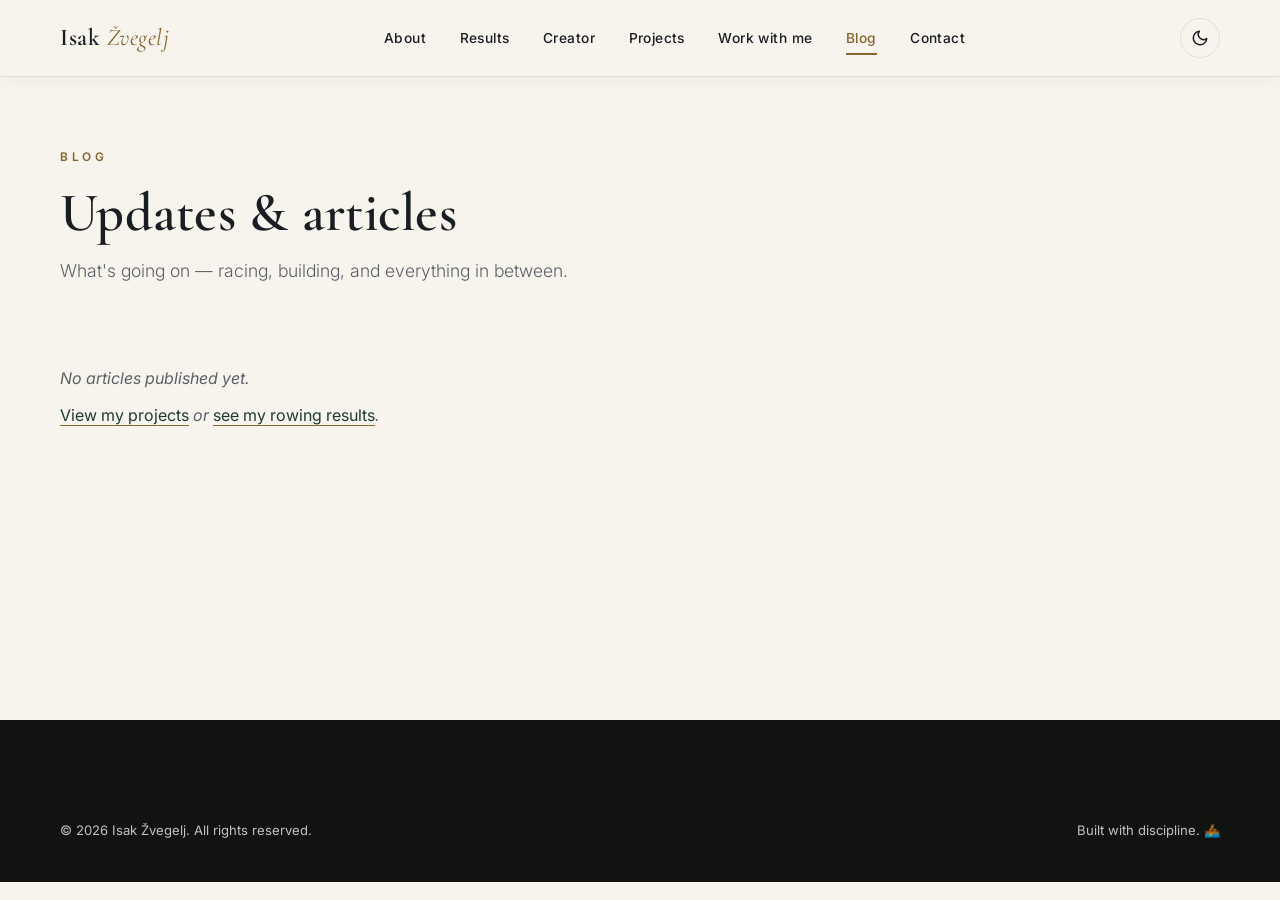
==== commit f2d9a15c: "Update personal site layout and mobile behavior" ====
--- a/blog/index.html
+++ b/blog/index.html
@@ -73,7 +73,10 @@
   <div class="section blog-section">
     <div class="container">
       <div id="posts" class="posts-list">
-        <p class="blog-empty">No articles yet — check back soon.</p>
+        <div class="blog-empty">
+           <p>No articles published yet.</p>
+           <p><a href="../index.html#projects">View my projects</a> or <a href="../index.html#results">see my rowing results</a>.</p>
+         </div>
       </div>
     </div>
   </div>
--- a/css/site.css
+++ b/css/site.css
@@ -35,6 +35,9 @@
 [data-theme="dark"] .result-event em{color:#949a8c;}
 [data-theme="dark"] .creator{background:#0c0f0b;}
 [data-theme="dark"] .footer{background:#090b08;}
+[data-theme="dark"] .result-medal.gold,
+[data-theme="dark"] .result-slide-place.gold{color:#121410;}
+[data-theme="dark"] .skip-link{background:#9cc4b3;color:#121410;}
 [data-theme="dark"] .stat-num{color:var(--green);}
 [data-theme="dark"] .result-card h3,
 [data-theme="dark"] .work-card h3,
@@ -223,12 +226,23 @@
 
 /* ---------- Creator ---------- */
 .creator{background:var(--green);color:var(--white);}
-.creator .eyebrow{color:var(--gold);}
+.creator .eyebrow{color:#d4ad6f;}
 .creator .section-intro,.creator p{color:rgba(255,255,255,.82);}
 .creator-head{margin-bottom:34px;}
 .creator-story{max-width:760px;font-weight:300;font-size:1.1rem;}
 .creator-story p{margin-bottom:18px;}
 .creator-story strong{color:var(--white);font-weight:600;}
+.rised-card{display:flex;align-items:end;justify-content:space-between;gap:42px;margin-top:46px;padding:32px 34px;border:1px solid rgba(255,255,255,.18);border-radius:var(--radius);background:linear-gradient(135deg,rgba(0,0,0,.2),rgba(0,0,0,.08));}
+.rised-card-main{max-width:720px;}
+.rised-card h3{font-family:var(--serif);font-size:clamp(1.7rem,3.5vw,2.5rem);line-height:1.08;margin-bottom:10px;}
+.rised-card p:not(.eyebrow){max-width:680px;color:rgba(255,255,255,.8);font-weight:300;}
+.rised-card-note{font-size:.88rem;line-height:1.6;border-left:2px solid var(--gold);padding-left:14px;margin-top:20px;}
+.rised-card-side{min-width:185px;display:flex;flex-direction:column;align-items:flex-start;gap:22px;}
+.rised-metrics{display:grid;gap:14px;width:100%;padding-bottom:18px;border-bottom:1px solid rgba(255,255,255,.18);}
+.rised-metrics div{display:flex;align-items:baseline;justify-content:space-between;gap:14px;}
+.rised-metrics strong{font-family:var(--serif);font-size:1.9rem;font-weight:600;color:var(--white);line-height:1;}
+.rised-metrics span{font-size:.68rem;letter-spacing:.08em;text-transform:uppercase;text-align:right;color:rgba(255,255,255,.6);}
+.rised-card .video-link{flex:none;margin-top:0;}
 .rowing-video{display:grid;grid-template-columns:.72fr 1.28fr;gap:38px;align-items:center;margin-top:58px;padding:28px;border:1px solid rgba(255,255,255,.18);border-radius:var(--radius);background:rgba(0,0,0,.14);box-shadow:0 18px 44px rgba(0,0,0,.22);}
 .rowing-video-copy h3{font-family:var(--serif);font-size:clamp(1.8rem,3.6vw,2.7rem);line-height:1.08;font-weight:600;margin-bottom:14px;}
 .rowing-video-copy > p:not(.eyebrow){color:rgba(255,255,255,.76);font-weight:300;font-size:1rem;max-width:290px;}
@@ -237,6 +251,7 @@
 .rowing-video-frame{position:relative;overflow:hidden;border-radius:calc(var(--radius) - 2px);background:#0b0e0c;aspect-ratio:16/9;box-shadow:0 12px 30px rgba(0,0,0,.28);}
 .rowing-video-frame iframe{position:absolute;inset:0;width:100%;height:100%;border:0;}
 .creator-gallery{display:grid;grid-template-columns:repeat(auto-fit,minmax(300px,1fr));gap:24px;margin-top:56px;}
+.creator-gallery + .creator-head{margin-top:72px;margin-bottom:0;}
 .creator-gallery figure{border-radius:var(--radius);overflow:hidden;position:relative;box-shadow:0 18px 44px rgba(0,0,0,.35);}
 .creator-gallery img{width:100%;height:auto !important;aspect-ratio:3/2;object-fit:cover;}
 .creator-gallery figcaption{position:absolute;left:0;right:0;bottom:0;padding:34px 18px 14px;font-size:.78rem;letter-spacing:.05em;color:rgba(255,255,255,.92);background:linear-gradient(180deg,transparent,rgba(10,14,12,.75));}
@@ -326,7 +341,7 @@
 .footer .logo{color:var(--white);}
 .footer-top{display:grid;grid-template-columns:1.4fr 1fr 1fr 1.4fr;gap:48px;padding-bottom:44px;border-bottom:1px solid rgba(255,255,255,.14);}
 .footer-brand p{margin-top:16px;font-weight:300;font-size:.95rem;color:rgba(255,255,255,.72);}
-.footer-col h4{font-size:.78rem;letter-spacing:.18em;text-transform:uppercase;color:var(--gold);margin-bottom:18px;font-weight:600;}
+.footer-col h4{font-size:.78rem;letter-spacing:.18em;text-transform:uppercase;color:#d4ad6f;margin-bottom:18px;font-weight:600;}
 .footer-col{display:flex;flex-direction:column;gap:9px;}
 .footer-col a{font-size:.95rem;font-weight:300;transition:color .25s;color:rgba(255,255,255,.78);}
 .footer-col a:hover{color:var(--gold);}
@@ -382,6 +397,8 @@
 .blog-section{padding-top:40px;padding-bottom:100px;}
 .posts-list{display:grid;grid-template-columns:1fr;gap:22px;max-width:760px;}
 .blog-empty{color:var(--muted);font-style:italic;padding:20px 0;}
+.blog-empty p + p{margin-top:10px;}
+.blog-empty a{color:var(--green);font-style:normal;border-bottom:1px solid var(--gold);}
 
 .post-card{
   display:block;background:var(--white);border:1px solid var(--line);border-radius:var(--radius);padding:30px 32px;
@@ -428,9 +445,9 @@
   .nav-links{
     position:fixed;inset:0;height:100dvh;overflow-y:auto;overscroll-behavior:contain;-webkit-overflow-scrolling:touch;
     background:var(--bg);flex-direction:column;align-items:center;justify-content:center;
-    gap:2rem;transform:translateX(100%);transition:transform .35s ease;z-index:100;
+    gap:2rem;transform:translateX(100%);visibility:hidden;transition:transform .35s ease,visibility 0s linear .35s;z-index:100;
   }
-  .nav-links.open{transform:translateX(0);}
+  .nav-links.open{transform:translateX(0);visibility:visible;transition-delay:0s;}
   .nav-links a{color:var(--ink)!important;font-size:1.3rem;font-family:var(--serif);}
   .nav-links .theme-toggle{color:var(--ink);border-color:var(--line);background:transparent;margin-top:.5rem;}
   .nav-toggle{display:flex;}
@@ -438,6 +455,8 @@
   .about-media{max-width:460px;margin:0 auto;}
   .results-grid,.work-grid{grid-template-columns:1fr;}
   .rowing-video{grid-template-columns:1fr;gap:26px;}
+  .rised-card{flex-direction:column;align-items:flex-start;gap:28px;padding:26px 22px;}
+  .rised-card-side{width:100%;min-width:0;}
   .creator-gallery{grid-template-columns:1fr;}
   .footer-top{grid-template-columns:1fr 1fr;}
   .footer-col-wide{grid-column:1 / -1;}
@@ -458,6 +477,7 @@
   .results-marquee{overflow-x:auto;-webkit-mask-image:none;mask-image:none;padding-bottom:6px;}
   .results-marquee-track{animation:none;transform:none;}
   .results-marquee-set[aria-hidden="true"]{display:none;}
+  .marquee-toggle{display:none;} /* touch scrolling replaces animated motion */
   .projects-arrow{display:none;} /* touch swipe takes over */
 }
 @media(max-width:520px){
@@ -473,6 +493,9 @@
   .skip-link{transition:none;}
   html{scroll-behavior:auto;}
   *,*::before,*::after{animation-duration:.01ms!important;animation-iteration-count:1!important;scroll-behavior:auto!important;transition-duration:.01ms!important;}
+  .results-marquee{overflow-x:auto;-webkit-mask-image:none;mask-image:none;padding-bottom:6px;}
   .results-marquee-track{animation:none;transform:none;}
+  .results-marquee-set[aria-hidden="true"]{display:none;}
+  .marquee-toggle{display:none;}
   .reveal{opacity:1;transform:none;}
 }
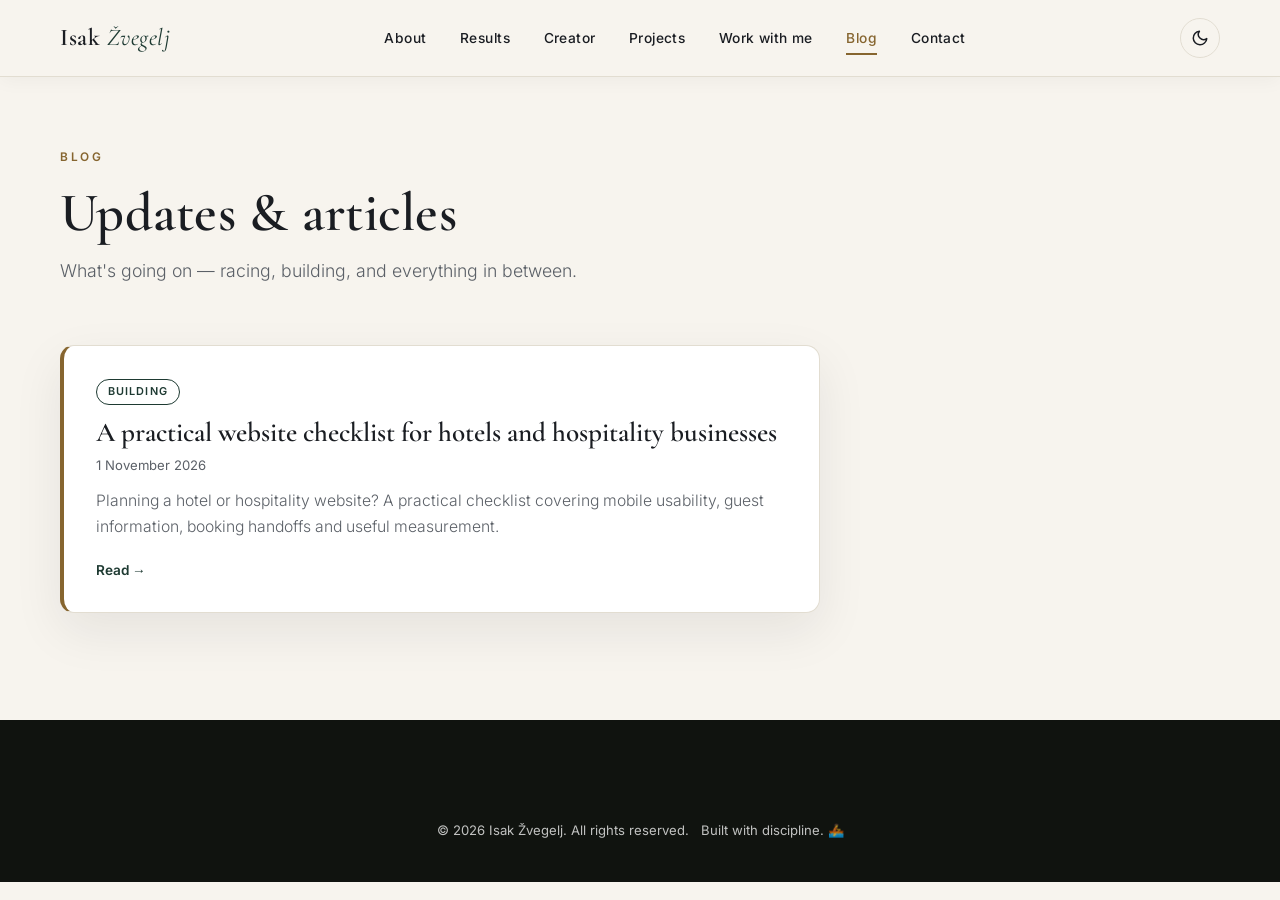
==== commit ce4e88e6: "Polish personal website presentation and opportunity journeys" ====
--- a/blog/index.html
+++ b/blog/index.html
@@ -25,10 +25,8 @@
 <link rel="icon" type="image/svg+xml" href="../assets/favicon.svg">
 <link rel="alternate icon" href="../assets/apple-touch-icon.png">
 <link rel="apple-touch-icon" href="../assets/apple-touch-icon.png">
-<link rel="preconnect" href="https://fonts.googleapis.com">
-<link rel="preconnect" href="https://fonts.gstatic.com" crossorigin>
 <link rel="preconnect" href="https://static.cloudflareinsights.com">
-<link href="https://fonts.googleapis.com/css2?family=Cormorant+Garamond:ital,wght@0,400;0,500;0,600;1,400&family=Inter:wght@300;400;500;600&display=swap" rel="stylesheet" media="print" onload="this.media='all'">
+<link rel="stylesheet" href="../assets/fonts/fonts.css">
 <noscript><link rel="stylesheet" href="https://fonts.googleapis.com/css2?family=Cormorant+Garamond:ital,wght@0,400;0,500;0,600;1,400&family=Inter:wght@300;400;500;600&display=swap"></noscript>
 <link rel="stylesheet" href="../css/site.css?v=scroll-fix-1">
 <script>
@@ -74,7 +72,7 @@
     <div class="container">
       <div id="posts" class="posts-list">
         <div class="blog-empty">
-           <p>No articles published yet.</p>
+           <h2><a href="hospitality-website-checklist.html">A practical website checklist for hotels and hospitality businesses</a></h2><p>Mobile usability, guest information, booking handoffs and useful measurement.</p>
            <p><a href="../index.html#projects">View my projects</a> or <a href="../index.html#results">see my rowing results</a>.</p>
          </div>
       </div>
--- a/assets/fonts/fonts.css
+++ b/assets/fonts/fonts.css
@@ -0,0 +1,159 @@
+/* latin-ext */
+@font-face {
+  font-family: 'Cormorant Garamond';
+  font-style: italic;
+  font-weight: 400;
+  font-display: swap;
+  src: url(b7cf34f2d3b35080.woff2) format('woff2');
+  unicode-range: U+0100-02BA, U+02BD-02C5, U+02C7-02CC, U+02CE-02D7, U+02DD-02FF, U+0304, U+0308, U+0329, U+1D00-1DBF, U+1E00-1E9F, U+1EF2-1EFF, U+2020, U+20A0-20AB, U+20AD-20C4, U+2113, U+2C60-2C7F, U+A720-A7FF;
+}
+
+/* latin */
+@font-face {
+  font-family: 'Cormorant Garamond';
+  font-style: italic;
+  font-weight: 400;
+  font-display: swap;
+  src: url(5128fdadd428a9c2.woff2) format('woff2');
+  unicode-range: U+0000-00FF, U+0131, U+0152-0153, U+02BB-02BC, U+02C6, U+02DA, U+02DC, U+0304, U+0308, U+0329, U+2000-206F, U+20AC, U+2122, U+2191, U+2193, U+2212, U+2215, U+FEFF, U+FFFD;
+}
+
+/* latin-ext */
+@font-face {
+  font-family: 'Cormorant Garamond';
+  font-style: normal;
+  font-weight: 400;
+  font-display: swap;
+  src: url(a55f75e9e7fa133c.woff2) format('woff2');
+  unicode-range: U+0100-02BA, U+02BD-02C5, U+02C7-02CC, U+02CE-02D7, U+02DD-02FF, U+0304, U+0308, U+0329, U+1D00-1DBF, U+1E00-1E9F, U+1EF2-1EFF, U+2020, U+20A0-20AB, U+20AD-20C4, U+2113, U+2C60-2C7F, U+A720-A7FF;
+}
+
+/* latin */
+@font-face {
+  font-family: 'Cormorant Garamond';
+  font-style: normal;
+  font-weight: 400;
+  font-display: swap;
+  src: url(d9ec821052ff94a7.woff2) format('woff2');
+  unicode-range: U+0000-00FF, U+0131, U+0152-0153, U+02BB-02BC, U+02C6, U+02DA, U+02DC, U+0304, U+0308, U+0329, U+2000-206F, U+20AC, U+2122, U+2191, U+2193, U+2212, U+2215, U+FEFF, U+FFFD;
+}
+
+/* latin-ext */
+@font-face {
+  font-family: 'Cormorant Garamond';
+  font-style: normal;
+  font-weight: 500;
+  font-display: swap;
+  src: url(a55f75e9e7fa133c.woff2) format('woff2');
+  unicode-range: U+0100-02BA, U+02BD-02C5, U+02C7-02CC, U+02CE-02D7, U+02DD-02FF, U+0304, U+0308, U+0329, U+1D00-1DBF, U+1E00-1E9F, U+1EF2-1EFF, U+2020, U+20A0-20AB, U+20AD-20C4, U+2113, U+2C60-2C7F, U+A720-A7FF;
+}
+
+/* latin */
+@font-face {
+  font-family: 'Cormorant Garamond';
+  font-style: normal;
+  font-weight: 500;
+  font-display: swap;
+  src: url(d9ec821052ff94a7.woff2) format('woff2');
+  unicode-range: U+0000-00FF, U+0131, U+0152-0153, U+02BB-02BC, U+02C6, U+02DA, U+02DC, U+0304, U+0308, U+0329, U+2000-206F, U+20AC, U+2122, U+2191, U+2193, U+2212, U+2215, U+FEFF, U+FFFD;
+}
+
+/* latin-ext */
+@font-face {
+  font-family: 'Cormorant Garamond';
+  font-style: normal;
+  font-weight: 600;
+  font-display: swap;
+  src: url(a55f75e9e7fa133c.woff2) format('woff2');
+  unicode-range: U+0100-02BA, U+02BD-02C5, U+02C7-02CC, U+02CE-02D7, U+02DD-02FF, U+0304, U+0308, U+0329, U+1D00-1DBF, U+1E00-1E9F, U+1EF2-1EFF, U+2020, U+20A0-20AB, U+20AD-20C4, U+2113, U+2C60-2C7F, U+A720-A7FF;
+}
+
+/* latin */
+@font-face {
+  font-family: 'Cormorant Garamond';
+  font-style: normal;
+  font-weight: 600;
+  font-display: swap;
+  src: url(d9ec821052ff94a7.woff2) format('woff2');
+  unicode-range: U+0000-00FF, U+0131, U+0152-0153, U+02BB-02BC, U+02C6, U+02DA, U+02DC, U+0304, U+0308, U+0329, U+2000-206F, U+20AC, U+2122, U+2191, U+2193, U+2212, U+2215, U+FEFF, U+FFFD;
+}
+
+/* latin-ext */
+@font-face {
+  font-family: 'Inter';
+  font-style: normal;
+  font-weight: 300;
+  font-display: swap;
+  src: url(a9d11b3ffe7aa537.woff2) format('woff2');
+  unicode-range: U+0100-02BA, U+02BD-02C5, U+02C7-02CC, U+02CE-02D7, U+02DD-02FF, U+0304, U+0308, U+0329, U+1D00-1DBF, U+1E00-1E9F, U+1EF2-1EFF, U+2020, U+20A0-20AB, U+20AD-20C4, U+2113, U+2C60-2C7F, U+A720-A7FF;
+}
+
+/* latin */
+@font-face {
+  font-family: 'Inter';
+  font-style: normal;
+  font-weight: 300;
+  font-display: swap;
+  src: url(e3237528af752eed.woff2) format('woff2');
+  unicode-range: U+0000-00FF, U+0131, U+0152-0153, U+02BB-02BC, U+02C6, U+02DA, U+02DC, U+0304, U+0308, U+0329, U+2000-206F, U+20AC, U+2122, U+2191, U+2193, U+2212, U+2215, U+FEFF, U+FFFD;
+}
+
+/* latin-ext */
+@font-face {
+  font-family: 'Inter';
+  font-style: normal;
+  font-weight: 400;
+  font-display: swap;
+  src: url(a9d11b3ffe7aa537.woff2) format('woff2');
+  unicode-range: U+0100-02BA, U+02BD-02C5, U+02C7-02CC, U+02CE-02D7, U+02DD-02FF, U+0304, U+0308, U+0329, U+1D00-1DBF, U+1E00-1E9F, U+1EF2-1EFF, U+2020, U+20A0-20AB, U+20AD-20C4, U+2113, U+2C60-2C7F, U+A720-A7FF;
+}
+
+/* latin */
+@font-face {
+  font-family: 'Inter';
+  font-style: normal;
+  font-weight: 400;
+  font-display: swap;
+  src: url(e3237528af752eed.woff2) format('woff2');
+  unicode-range: U+0000-00FF, U+0131, U+0152-0153, U+02BB-02BC, U+02C6, U+02DA, U+02DC, U+0304, U+0308, U+0329, U+2000-206F, U+20AC, U+2122, U+2191, U+2193, U+2212, U+2215, U+FEFF, U+FFFD;
+}
+
+/* latin-ext */
+@font-face {
+  font-family: 'Inter';
+  font-style: normal;
+  font-weight: 500;
+  font-display: swap;
+  src: url(a9d11b3ffe7aa537.woff2) format('woff2');
+  unicode-range: U+0100-02BA, U+02BD-02C5, U+02C7-02CC, U+02CE-02D7, U+02DD-02FF, U+0304, U+0308, U+0329, U+1D00-1DBF, U+1E00-1E9F, U+1EF2-1EFF, U+2020, U+20A0-20AB, U+20AD-20C4, U+2113, U+2C60-2C7F, U+A720-A7FF;
+}
+
+/* latin */
+@font-face {
+  font-family: 'Inter';
+  font-style: normal;
+  font-weight: 500;
+  font-display: swap;
+  src: url(e3237528af752eed.woff2) format('woff2');
+  unicode-range: U+0000-00FF, U+0131, U+0152-0153, U+02BB-02BC, U+02C6, U+02DA, U+02DC, U+0304, U+0308, U+0329, U+2000-206F, U+20AC, U+2122, U+2191, U+2193, U+2212, U+2215, U+FEFF, U+FFFD;
+}
+
+/* latin-ext */
+@font-face {
+  font-family: 'Inter';
+  font-style: normal;
+  font-weight: 600;
+  font-display: swap;
+  src: url(a9d11b3ffe7aa537.woff2) format('woff2');
+  unicode-range: U+0100-02BA, U+02BD-02C5, U+02C7-02CC, U+02CE-02D7, U+02DD-02FF, U+0304, U+0308, U+0329, U+1D00-1DBF, U+1E00-1E9F, U+1EF2-1EFF, U+2020, U+20A0-20AB, U+20AD-20C4, U+2113, U+2C60-2C7F, U+A720-A7FF;
+}
+
+/* latin */
+@font-face {
+  font-family: 'Inter';
+  font-style: normal;
+  font-weight: 600;
+  font-display: swap;
+  src: url(e3237528af752eed.woff2) format('woff2');
+  unicode-range: U+0000-00FF, U+0131, U+0152-0153, U+02BB-02BC, U+02C6, U+02DA, U+02DC, U+0304, U+0308, U+0329, U+2000-206F, U+20AC, U+2122, U+2191, U+2193, U+2212, U+2215, U+FEFF, U+FFFD;
+}
--- a/css/site.css
+++ b/css/site.css
@@ -94,10 +94,11 @@
 .nav-row{display:flex;align-items:center;justify-content:space-between;}
 .logo{
   font-family:var(--serif);font-size:1.5rem;font-weight:600;letter-spacing:.5px;
-  color:var(--white);transition:color .3s;
+  color:var(--white);transition:color .3s;text-align:center;
 }
 .logo span{font-weight:400;font-style:italic;color:var(--gold);}
-.site-header.scrolled .logo{color:var(--ink);}
+.site-header.scrolled .logo{color:var(--ink);text-align:center;text-shadow:none;}
+.site-header.scrolled .logo span{color:var(--green);}
 .nav-links{display:flex;gap:2.1rem;}
 .nav-links a{
   font-size:.86rem;font-weight:500;letter-spacing:.03em;color:rgba(255,255,255,.92);
@@ -137,14 +138,19 @@
 .hero{position:relative;min-height:100vh;min-height:100svh;display:flex;align-items:center;justify-content:center;text-align:center;color:var(--white);overflow:hidden;}
 .hero-media{position:absolute;inset:0;width:100%;height:100%;object-fit:cover;}
 .hero-overlay{position:absolute;inset:0;background:linear-gradient(180deg,rgba(20,24,22,.55) 0%,rgba(20,24,22,.30) 45%,rgba(20,24,22,.78) 100%);}
-.hero-content{position:relative;z-index:4;padding:120px 24px 60px;}
-.hero-kicker{font-size:.8rem;letter-spacing:.32em;text-transform:uppercase;color:rgba(255,255,255,.85);margin-bottom:30px;font-weight:500;}
+.hero-content{position:absolute;inset:0;z-index:4;padding:0 24px;}
+.hero-title{position:absolute;width:1px;height:1px;padding:0;margin:-1px;overflow:hidden;clip:rect(0,0,0,0);white-space:nowrap;border:0;}
+.hero-sub{display:none;}
+.hero-kicker{position:absolute;left:24px;right:24px;bottom:230px;margin:0;text-align:center;}
+.hero-actions{position:absolute;left:50%;right:auto;bottom:90px;width:min(440px,calc(100% - 48px));transform:translateX(-50%);display:grid;grid-template-columns:1fr 1fr;gap:12px;margin:0;}
+.hero-actions .btn{width:100%;padding-left:10px;padding-right:10px;}
+.hero-kicker{font-size:.8rem;letter-spacing:.32em;text-transform:uppercase;color:rgba(255,255,255,.85);margin-bottom:30px;font-weight:500;transform:translateY(8px);}
 .hero-title{
   font-family:var(--serif);font-weight:600;font-size:clamp(3rem,9vw,6.4rem);line-height:1.02;letter-spacing:.045em;
   text-shadow:0 4px 30px rgba(0,0,0,.4);
 }
 .hero-sub{margin-top:34px;font-size:clamp(1rem,2.4vw,1.3rem);font-weight:300;color:rgba(255,255,255,.9);line-height:1.7;}
-.hero-actions{position:relative;z-index:4;display:flex;gap:16px;justify-content:center;flex-wrap:wrap;margin-top:46px;}
+.hero-actions{z-index:4;}
 .btn{
   display:inline-block;padding:14px 30px;border-radius:50px;font-size:.9rem;font-weight:600;letter-spacing:.02em;
   transition:transform .25s,background .25s,color .25s,border-color .25s;
@@ -163,17 +169,24 @@
 /* ---------- Sections ---------- */
 .section{padding:104px 0;}
 .section.alt{background:var(--bg-alt);}
-.section-head{max-width:660px;margin-bottom:56px;}
+.section-head{max-width:660px;margin:0 auto 56px;text-align:center;}
 .section-title{font-family:var(--serif);font-weight:600;font-size:clamp(1.9rem,4.4vw,3rem);line-height:1.12;letter-spacing:.005em;}
 .section-title em{font-style:italic;}
 .section-intro{margin-top:16px;color:var(--muted);font-size:1.05rem;}
 .eyebrow{font-size:.74rem;letter-spacing:.3em;text-transform:uppercase;color:var(--gold);font-weight:600;margin-bottom:16px;}
 
 /* ---------- About ---------- */
-.about-grid{display:grid;grid-template-columns:0.85fr 1.15fr;gap:64px;align-items:start;}
-.about-media{border-radius:var(--radius);overflow:hidden;box-shadow:var(--shadow);}
+.about-grid{display:block;text-align:center;}
+.about-media{border-radius:var(--radius);overflow:hidden;box-shadow:var(--shadow);display:none;}
+.about-media.about-visible{display:block;max-width:220px;margin:0 auto 34px;opacity:1;}
+.about-media.about-visible img{height:auto !important;object-fit:cover;}
+.about-text{max-width:820px;margin:0 auto;text-align:center;}
 .about-media img{aspect-ratio:4/5;object-fit:cover;width:100%;height:auto !important;}
 .about-text .section-title{margin-bottom:26px;}
+.about-trigger{display:block;width:100%;padding:0;border:0;background:none;color:inherit;text-align:inherit;cursor:pointer;}
+.about-trigger .eyebrow{display:block;}
+.about-trigger .section-title{display:block;}
+.about-trigger:focus-visible{outline:3px solid var(--gold);outline-offset:6px;border-radius:4px;}
 .about-text p{margin-bottom:18px;color:#3a3e44;font-weight:300;font-size:1.03rem;}
 .about-text strong{font-weight:600;color:var(--ink);}
 .stats-row{display:grid;grid-template-columns:repeat(auto-fit,minmax(140px,1fr));gap:20px;margin-top:34px;padding-top:30px;border-top:1px solid var(--line);}
@@ -220,6 +233,7 @@
 .result-slide-place{align-self:flex-start;font-size:.78rem;font-weight:600;color:var(--muted);background:var(--bg-alt);padding:4px 11px;border-radius:20px;}
 .result-slide-place.gold{background:var(--gold);color:#fff;}
 .results-marquee:hover .results-marquee-track,.results-marquee:focus-within .results-marquee-track{animation-play-state:paused;}
+.results-section{padding-bottom:76px;}
 .results-marquee-note{margin-top:5px;text-align:center;color:var(--muted);font-size:.78rem;letter-spacing:.08em;text-transform:uppercase;}
 .results-marquee-note span{color:var(--gold);font-size:1rem;margin-left:4px;}
 @keyframes results-drift{from{transform:translateX(-50%);}to{transform:translateX(0);}}
@@ -243,7 +257,8 @@
 .rised-metrics strong{font-family:var(--serif);font-size:1.9rem;font-weight:600;color:var(--white);line-height:1;}
 .rised-metrics span{font-size:.68rem;letter-spacing:.08em;text-transform:uppercase;text-align:right;color:rgba(255,255,255,.6);}
 .rised-card .video-link{flex:none;margin-top:0;}
-.rowing-video{display:grid;grid-template-columns:.72fr 1.28fr;gap:38px;align-items:center;margin-top:58px;padding:28px;border:1px solid rgba(255,255,255,.18);border-radius:var(--radius);background:rgba(0,0,0,.14);box-shadow:0 18px 44px rgba(0,0,0,.22);}
+.media-head{margin-bottom:32px;}
+.rowing-video{display:grid;grid-template-columns:.72fr 1.28fr;gap:38px;align-items:center;margin-top:0;padding:28px;border:1px solid rgba(255,255,255,.18);border-radius:var(--radius);background:rgba(0,0,0,.14);box-shadow:0 18px 44px rgba(0,0,0,.22);}
 .rowing-video-copy h3{font-family:var(--serif);font-size:clamp(1.8rem,3.6vw,2.7rem);line-height:1.08;font-weight:600;margin-bottom:14px;}
 .rowing-video-copy > p:not(.eyebrow){color:rgba(255,255,255,.76);font-weight:300;font-size:1rem;max-width:290px;}
 .video-link{display:inline-block;margin-top:24px;color:var(--gold);font-size:.86rem;font-weight:600;border-bottom:1px solid var(--gold);padding-bottom:4px;}
@@ -272,16 +287,13 @@
 .projects-grid::-webkit-scrollbar{display:none;}
 .projects-grid:focus-visible{outline:3px solid var(--gold);outline-offset:4px;border-radius:var(--radius);}
 .project-card{
-  flex:0 0 min(340px,82vw);
+  flex:0 0 min(340px,82vw);min-height:220px;display:flex;flex-direction:column;
   scroll-snap-align:start;
-}
-.project-card{
-  display:block;background:var(--white);border:1px solid var(--line);border-radius:var(--radius);padding:32px;
+  background:var(--white);border:1px solid var(--line);border-radius:var(--radius);padding:32px;
   transition:transform .3s,box-shadow .3s,border-color .3s;
 }
 .project-card:hover,.project-card:focus-visible{transform:translateY(-6px);box-shadow:var(--shadow);border-color:var(--gold);}
 .project-card:focus-visible{outline:3px solid var(--gold);outline-offset:4px;}
-.project-card{min-height:220px;display:flex;flex-direction:column;}
 .proj-cat{font-size:.72rem;letter-spacing:.14em;text-transform:uppercase;color:var(--gold);font-weight:600;}
 .project-card h3{font-family:var(--serif);font-size:1.55rem;font-weight:600;margin:12px 0 8px;}
 .project-card p{color:var(--muted);font-size:.94rem;font-weight:300;}
@@ -363,7 +375,7 @@
 /* Honeypot — hidden from humans & screen readers, invisible to bots that read CSS/DOM */
 .cf-hp{position:absolute !important;left:-9999px !important;width:1px;height:1px;overflow:hidden;opacity:0;pointer-events:none;}
 .cf-hp *{font-size:0;}
-.footer-bottom{display:flex;justify-content:space-between;flex-wrap:wrap;gap:12px;padding-top:28px;font-size:.82rem;color:rgba(255,255,255,.74);}
+.footer-bottom{display:flex;justify-content:center;flex-wrap:wrap;gap:12px;padding-top:28px;font-size:.82rem;color:rgba(255,255,255,.74);text-align:center;}
 
 /* ---------- Reveal animation ---------- */
 html.js .reveal{opacity:0;transform:translateY(28px);transition:opacity .8s ease,transform .8s ease;}
@@ -442,6 +454,20 @@
 /* ---------- Responsive ---------- */
 @media(max-width:860px){
   html.menu-open,body.menu-open{overflow:hidden;overscroll-behavior:none;}
+  .hero-kicker{bottom:210px;}
+  .logo{font-size:1.7rem;text-shadow:0 2px 14px rgba(0,0,0,.65);}
+  .logo span{color:#f0c778;text-shadow:0 2px 12px rgba(0,0,0,.55);}
+  .about-trigger{cursor:pointer;}
+  .section-head,.about-text,.creator-head,.creator-story,.projects-cta,.project-card,.work-card,.work-email,.rowing-video-copy,.rised-card,.footer-brand,.footer-col{text-align:center;}
+  .about-text .stats-row{justify-items:center;}
+  .rowing-video-copy > p:not(.eyebrow){margin-left:auto;margin-right:auto;}
+  .work-btn,.proj-link{margin-left:auto;margin-right:auto;}
+  .rised-card{align-items:center;}
+  .rised-card-side{align-items:center;}
+  .footer-col{align-items:center;}
+  .contact-form input,.contact-form textarea{text-align:center;}
+  .rised-metrics div{justify-content:center;}
+  .results-section{padding-bottom:54px;}
   .nav-links{
     position:fixed;inset:0;height:100dvh;overflow-y:auto;overscroll-behavior:contain;-webkit-overflow-scrolling:touch;
     background:var(--bg);flex-direction:column;align-items:center;justify-content:center;
@@ -472,6 +498,14 @@
 }
 @media(min-width:861px){
   .hero-content{transform:none;}
+  .section-head,.about-text,.creator-head,.creator-story,.projects-cta,.project-card,.work-card,.work-email,.rowing-video-copy,.rised-card,.footer-brand,.footer-col,.result-slide{text-align:center;}
+  .about-text .stats-row{justify-items:center;}
+  .work-btn,.proj-link{margin-left:auto;margin-right:auto;}
+  .rised-card{align-items:center;}
+  .rised-card-side{align-items:center;}
+  .footer-col{align-items:center;}
+  .contact-form input,.contact-form textarea{text-align:center;}
+  .rised-metrics div{justify-content:center;}
 }
 @media(max-width:860px){
   .results-marquee{overflow-x:auto;-webkit-mask-image:none;mask-image:none;padding-bottom:6px;}
@@ -499,3 +533,100 @@
   .marquee-toggle{display:none;}
   .reveal{opacity:1;transform:none;}
 }
+
+/* Review proposal: keep the full-image hero and expose both visitor journeys. */
+.hero-sub{display:block;position:absolute;left:24px;right:24px;bottom:184px;margin:0 auto;max-width:600px;font-size:clamp(1rem,2.4vw,1.25rem);line-height:1.5;text-wrap:balance;}
+.hero-actions{width:min(600px,calc(100% - 48px));}
+.hero-actions .btn{display:flex;align-items:center;justify-content:center;min-height:52px;}
+#sponsorship,#website-project{scroll-margin-top:110px;}
+@media(max-width:520px){
+  .hero-kicker{bottom:246px;}
+  .hero-sub{bottom:184px;font-size:1rem;}
+  .hero-actions{bottom:58px;grid-template-columns:1fr;gap:10px;}
+  .hero-actions .btn{min-height:46px;padding:10px 12px;font-size:.84rem;}
+  .scroll-cue{display:none;}
+}
+
+/* ---------- November editorial refinement ---------- */
+:root{--ease-out:cubic-bezier(.22,1,.36,1);}
+section[id],footer[id]{scroll-margin-top:104px;}
+.section-head .section-title,.questions-intro .section-title{text-wrap:balance;}
+.section-intro{max-width:580px;margin-left:auto;margin-right:auto;line-height:1.8;}
+.eyebrow{letter-spacing:.23em;}
+a:focus-visible,button:focus-visible,summary:focus-visible{outline:2px solid var(--gold);outline-offset:6px;}
+.hero-kicker{bottom:258px;margin-bottom:0;}
+.hero-sub{bottom:182px;max-width:560px;font-weight:400;}
+.hero-actions .btn{font-size:.82rem;letter-spacing:.01em;}
+.hero-kicker,.hero-sub{animation:hero-arrive 1s var(--ease-out) both;}
+.hero-sub{animation-delay:.12s;}
+@keyframes hero-arrive{from{opacity:0;translate:0 14px;}to{opacity:1;translate:0 0;}}
+.btn,.work-btn{transition:transform .4s var(--ease-out),background .3s,color .3s,box-shadow .4s;}
+.btn:active,.work-btn:active{transform:translateY(0) scale(.98);}
+.about-text{max-width:740px;}
+.about-text p{font-weight:400;line-height:1.85;}
+.about-text a{border-bottom:1px solid var(--line);transition:border-color .25s;}
+.about-text a:hover{border-color:var(--gold);}
+.work-card{position:relative;overflow:hidden;padding:42px;border-radius:18px;box-shadow:0 8px 32px rgba(26,29,34,.035);text-align:left;transition:transform .5s var(--ease-out),border-color .4s,box-shadow .5s;}
+.work-icon{display:flex;align-items:center;justify-content:center;width:56px;height:56px;border:1px solid var(--line);border-radius:50%;color:var(--gold);}
+.work-card h3{margin:26px 0 14px;font-size:clamp(1.8rem,3vw,2.2rem);line-height:1.15;}
+.work-card p{max-width:460px;line-height:1.85;font-size:.95rem;font-weight:400;}
+.work-card .work-btn{align-self:flex-start;margin:30px 0 0;font-size:.85rem;}
+.work-btn:hover{box-shadow:0 8px 24px rgba(30,58,50,.14);}
+.project-card{border-radius:18px;box-shadow:0 5px 22px rgba(26,29,34,.025);text-align:left;}
+.project-card p{font-weight:400;line-height:1.75;}
+.project-card .proj-link{margin-left:0;margin-right:0;}
+.project-card .proj-link,.text-link span{transition:translate .4s var(--ease-out);}
+.project-card:hover .proj-link{translate:3px 0;}
+.projects-cta p{max-width:650px;margin-left:auto;margin-right:auto;line-height:1.5;}
+.projects-cta p a{border-bottom:1px solid var(--line);}
+.questions-section{border-top:1px solid var(--line);background:var(--bg);}
+.questions-layout{display:grid;grid-template-columns:.9fr 1.1fr;gap:clamp(40px,7vw,110px);align-items:start;}
+.questions-intro{text-align:left;}
+.questions-intro .section-title{font-size:clamp(2rem,4vw,3rem);font-weight:500;line-height:1.13;letter-spacing:-.015em;}
+.questions-intro>p:not(.eyebrow){color:var(--muted);font-size:.95rem;margin-top:22px;line-height:1.8;max-width:360px;}
+.questions-intro .local-note{padding-top:24px;border-top:1px solid var(--line);margin-top:32px;font-size:.82rem;}
+.local-note span{display:block;color:var(--green);font-weight:500;margin-bottom:4px;}
+.questions-list{border-top:1px solid var(--line);}
+.question{border-bottom:1px solid var(--line);}
+.question summary{position:relative;display:flex;justify-content:space-between;align-items:center;gap:24px;list-style:none;padding:26px 0;cursor:pointer;font:500 1.3rem/1.35 var(--serif);color:var(--ink);}
+.question summary::-webkit-details-marker{display:none;}
+.question-symbol{width:26px;height:26px;position:relative;flex:none;border:1px solid var(--line);border-radius:50%;transition:rotate .4s var(--ease-out),border-color .3s;}
+.question-symbol::before,.question-symbol::after{content:"";position:absolute;left:7px;right:7px;top:11px;height:1px;background:var(--green);}
+.question-symbol::after{rotate:90deg;transition:opacity .3s;}
+.question[open] .question-symbol{rotate:180deg;border-color:var(--gold);}
+.question[open] .question-symbol::after{opacity:0;}
+.question-answer{padding:0 38px 28px 0;}
+.question-answer p{color:var(--muted);font-size:.92rem;line-height:1.85;margin-bottom:20px;max-width:480px;}
+.text-link{display:inline-flex;align-items:center;gap:16px;font-size:.82rem;font-weight:500;letter-spacing:.01em;color:var(--green);padding:4px 0;border-bottom:1px solid var(--gold);}
+.text-link:hover span{translate:3px -3px;}
+.question[open] .question-answer{animation:answer-arrive .5s var(--ease-out);}
+@keyframes answer-arrive{from{opacity:0;translate:0 5px;}to{opacity:1;translate:0 0;}}
+html.js .reveal{transition:opacity .8s var(--ease-out),transform .8s var(--ease-out);}
+@media(hover:hover) and (pointer:fine){
+ html.js .work-card.reveal.visible:hover{transform:translateY(-5px);border-color:var(--gold);box-shadow:0 20px 44px rgba(26,29,34,.075);}
+ .creator-gallery img{transition:transform 1s var(--ease-out);}
+ .creator-gallery figure:hover img{transform:scale(1.035);}
+}
+@media(max-width:860px){
+ .questions-layout{grid-template-columns:1fr;gap:32px;max-width:650px;}
+ .questions-intro>p:not(.eyebrow){max-width:460px;}
+ .work-card{padding:32px;}
+ .hero-kicker{bottom:258px;}
+}
+@media(max-width:520px){
+ .section{padding:72px 0;}
+ .section-head{margin-bottom:36px;}
+ .hero-kicker{bottom:278px;font-size:.67rem;letter-spacing:.21em;}
+ .hero-sub{bottom:198px;max-width:320px;font-size:.96rem;}
+ .hero-actions{bottom:64px;}
+ .work-card{padding:28px;}
+ .question summary{font-size:1.25rem;padding:23px 0;gap:18px;}
+ .question-answer{padding-right:18px;}
+}
+@media(prefers-reduced-motion:reduce){
+ .hero-kicker,.hero-sub,.question[open] .question-answer{animation:none;}
+ html.js .reveal{opacity:1;transform:none;transition:none;}
+ .work-card:hover,.creator-gallery figure:hover img{transform:none;}
+}
+
+@media(prefers-reduced-motion:reduce){html.js .work-card.reveal.visible:hover{transform:none;}}
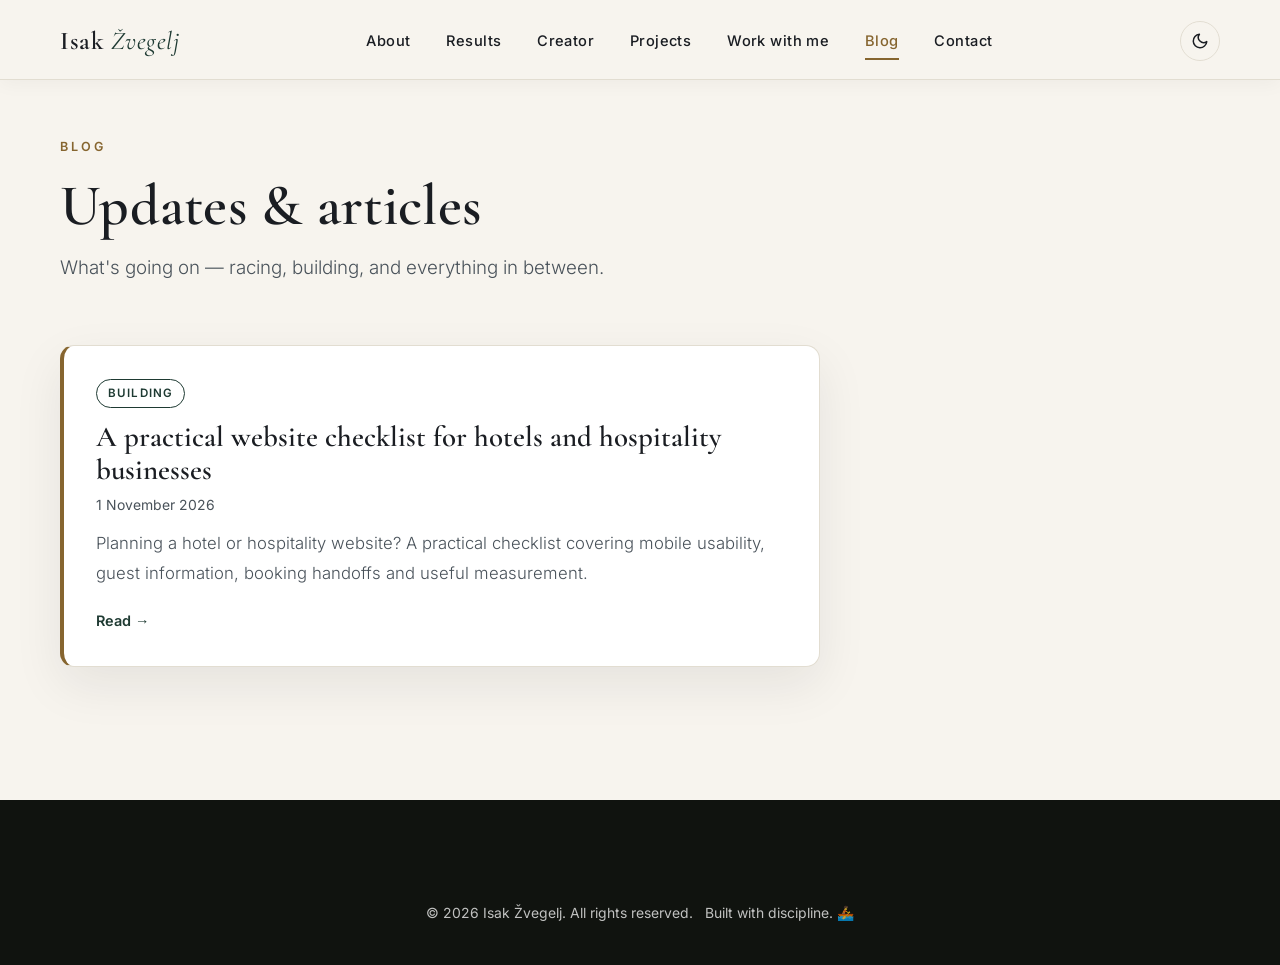
==== commit 803701ae: "Separate navigation, improve reading and add staggered scroll motion" ====
--- a/blog/index.html
+++ b/blog/index.html
@@ -22,7 +22,7 @@
 <meta name="twitter:description" content="Updates and articles from Isak Žvegelj — racing, building, and everything in between.">
 <meta name="twitter:image" content="https://isakzvegelj.com/assets/img/social-share.jpg">
 <meta name="twitter:image:alt" content="Isak Žvegelj rowing for Slovenia on the water">
-<link rel="icon" type="image/svg+xml" href="../assets/favicon.svg">
+<link rel="icon" type="image/svg+xml" href="../assets/favicon.svg?v=simple-20261101">
 <link rel="alternate icon" href="../assets/apple-touch-icon.png">
 <link rel="apple-touch-icon" href="../assets/apple-touch-icon.png">
 <link rel="preconnect" href="https://static.cloudflareinsights.com">
--- a/css/site.css
+++ b/css/site.css
@@ -630,3 +630,72 @@
 }
 
 @media(prefers-reduced-motion:reduce){html.js .work-card.reveal.visible:hover{transform:none;}}
+
+/* Photograph first: keep all introductory copy below the boat. */
+.hero{display:block;min-height:0;background:var(--bg);color:var(--ink);overflow:visible;}
+.hero-photo{position:relative;height:min(78svh,900px);min-height:420px;overflow:hidden;}
+.hero-photo .hero-media{object-position:50% 50%;}
+.hero-overlay{background:linear-gradient(180deg,rgba(14,30,36,.25),transparent 30%);pointer-events:none;}
+.hero-content{position:relative;inset:auto;display:grid;grid-template-columns:1fr auto;align-items:center;gap:40px;padding:42px 0 48px;text-align:left;color:var(--ink);}
+.hero-kicker{position:static;inset:auto;margin:0 0 12px;transform:none;text-align:left;color:var(--gold);font-size:.67rem;letter-spacing:.22em;}
+.hero-title{position:static;width:auto;height:auto;margin:0;padding:0;overflow:visible;clip:auto;white-space:normal;border:0;font-size:clamp(2.6rem,5vw,4.2rem);font-weight:500;line-height:1.04;letter-spacing:-.02em;text-shadow:none;}
+.hero-sub{position:static;inset:auto;max-width:none;margin:14px 0 0;font-size:.95rem;font-weight:400;line-height:1.75;color:var(--muted);}
+.hero-actions{position:static;inset:auto;transform:none;width:auto;display:flex;align-items:center;gap:12px;margin:0;}
+.hero-actions .btn{width:auto;min-height:46px;padding:12px 22px;font-size:.8rem;white-space:nowrap;}
+.hero-actions .btn-light{background:var(--green);color:var(--white);border:1px solid var(--green);}
+.hero-actions .btn-ghost{border:1px solid var(--line);color:var(--ink);background:transparent;backdrop-filter:none;-webkit-backdrop-filter:none;}
+.hero-actions .btn:hover{border-color:var(--gold);}
+@media(max-width:860px){
+ .hero-photo{height:62svh;min-height:350px;max-height:640px;}
+ .hero-content{grid-template-columns:1fr;gap:26px;padding:34px 0 40px;}
+ .hero-actions{justify-content:flex-start;flex-wrap:wrap;gap:10px;}
+ .hero-actions .btn{min-height:44px;padding:11px 18px;}
+ .hero-title{font-size:3rem;}
+ .hero-sub{font-size:.9rem;}
+}
+@media(max-width:360px){.hero-actions .btn{font-size:.74rem;padding:11px 14px;}}
+
+/* Clear navigation above the photograph, stronger reading rhythm. */
+html{font-size:17px;}
+:root{--muted:#49525a;}
+[data-theme="dark"]{--muted:#bec5b9;}
+body{padding-top:80px;line-height:1.8;}
+.site-header,.site-header.scrolled,[data-theme="dark"] .site-header.scrolled{height:80px;padding:18px 0;background:var(--bg);border-bottom:1px solid var(--line);box-shadow:none;backdrop-filter:none;-webkit-backdrop-filter:none;}
+.nav-row{min-height:44px;}
+.site-header .logo,.site-header.scrolled .logo{color:var(--ink);text-shadow:none;}
+.site-header .logo span,.site-header.scrolled .logo span{color:var(--green);text-shadow:none;}
+.site-header .nav-links a{color:var(--ink);font-weight:500;}
+.site-header .theme-toggle{color:var(--ink);border-color:var(--line);background:transparent;}
+.site-header .nav-toggle span{background:var(--ink);}
+.hero-photo{height:min(74svh,880px);min-height:460px;}
+.hero-photo .hero-media{object-position:50% 38%;}
+.hero-overlay{display:none;}
+body.subpage .page-wrap{padding-top:0;}
+.hero-sub{font-size:1rem;line-height:1.85;}
+.section-intro{font-size:1.06rem;}
+.work-card p,.project-card p,.question-answer p{font-size:1rem;font-weight:400;line-height:1.85;}
+.creator-story,.rised-card p:not(.eyebrow),.rowing-video-copy>p:not(.eyebrow),.prose{font-weight:400;}
+.creator .section-intro,.creator p,.rised-card p:not(.eyebrow){color:#e4e9e5;}
+.prose p{line-height:1.9;}
+.questions-intro>p:not(.eyebrow){font-size:1rem;}
+.questions-intro .local-note{font-size:.9rem;}
+.footer-col a{font-size:.92rem;}
+.reading-progress{position:fixed;left:0;right:0;top:78px;height:2px;z-index:102;background:var(--gold);transform:scaleX(0);transform-origin:left;pointer-events:none;}
+/* Staggered, one-time entrances: no ongoing offscreen animation work. */
+html.js .reveal{transform:translateY(34px);transition:opacity .8s var(--ease-out),transform .95s var(--ease-out);transition-delay:var(--reveal-delay,0ms);}
+html.js .reveal.visible{opacity:1;transform:none;}
+html.js .section-head.reveal .section-title{opacity:0;translate:0 12px;transition:opacity .85s var(--ease-out) .1s,translate 1s var(--ease-out) .1s;}
+html.js .section-head.reveal.visible .section-title{opacity:1;translate:0 0;}
+html.js .creator-gallery figure.reveal img{transform:scale(1.07);transition:transform 1.3s var(--ease-out);}
+html.js .creator-gallery figure.reveal.visible img{transform:scale(1);}
+@media(hover:hover) and (pointer:fine){html.js .creator-gallery figure.reveal.visible:hover img{transform:scale(1.035);}}
+@media(max-width:860px){
+ .hero-photo{height:62svh;min-height:350px;max-height:640px;}
+ .hero-photo .hero-media{object-position:50% 50%;}
+ .hero-sub{font-size:1rem;}
+}
+@media(prefers-reduced-motion:reduce){
+ html.js .reveal,html.js .reveal.visible{opacity:1;transform:none;transition:none;}
+ html.js .section-head.reveal .section-title{opacity:1;translate:none;transition:none;}
+ html.js .creator-gallery figure.reveal img,html.js .creator-gallery figure.reveal.visible:hover img{transform:none;transition:none;}
+}
